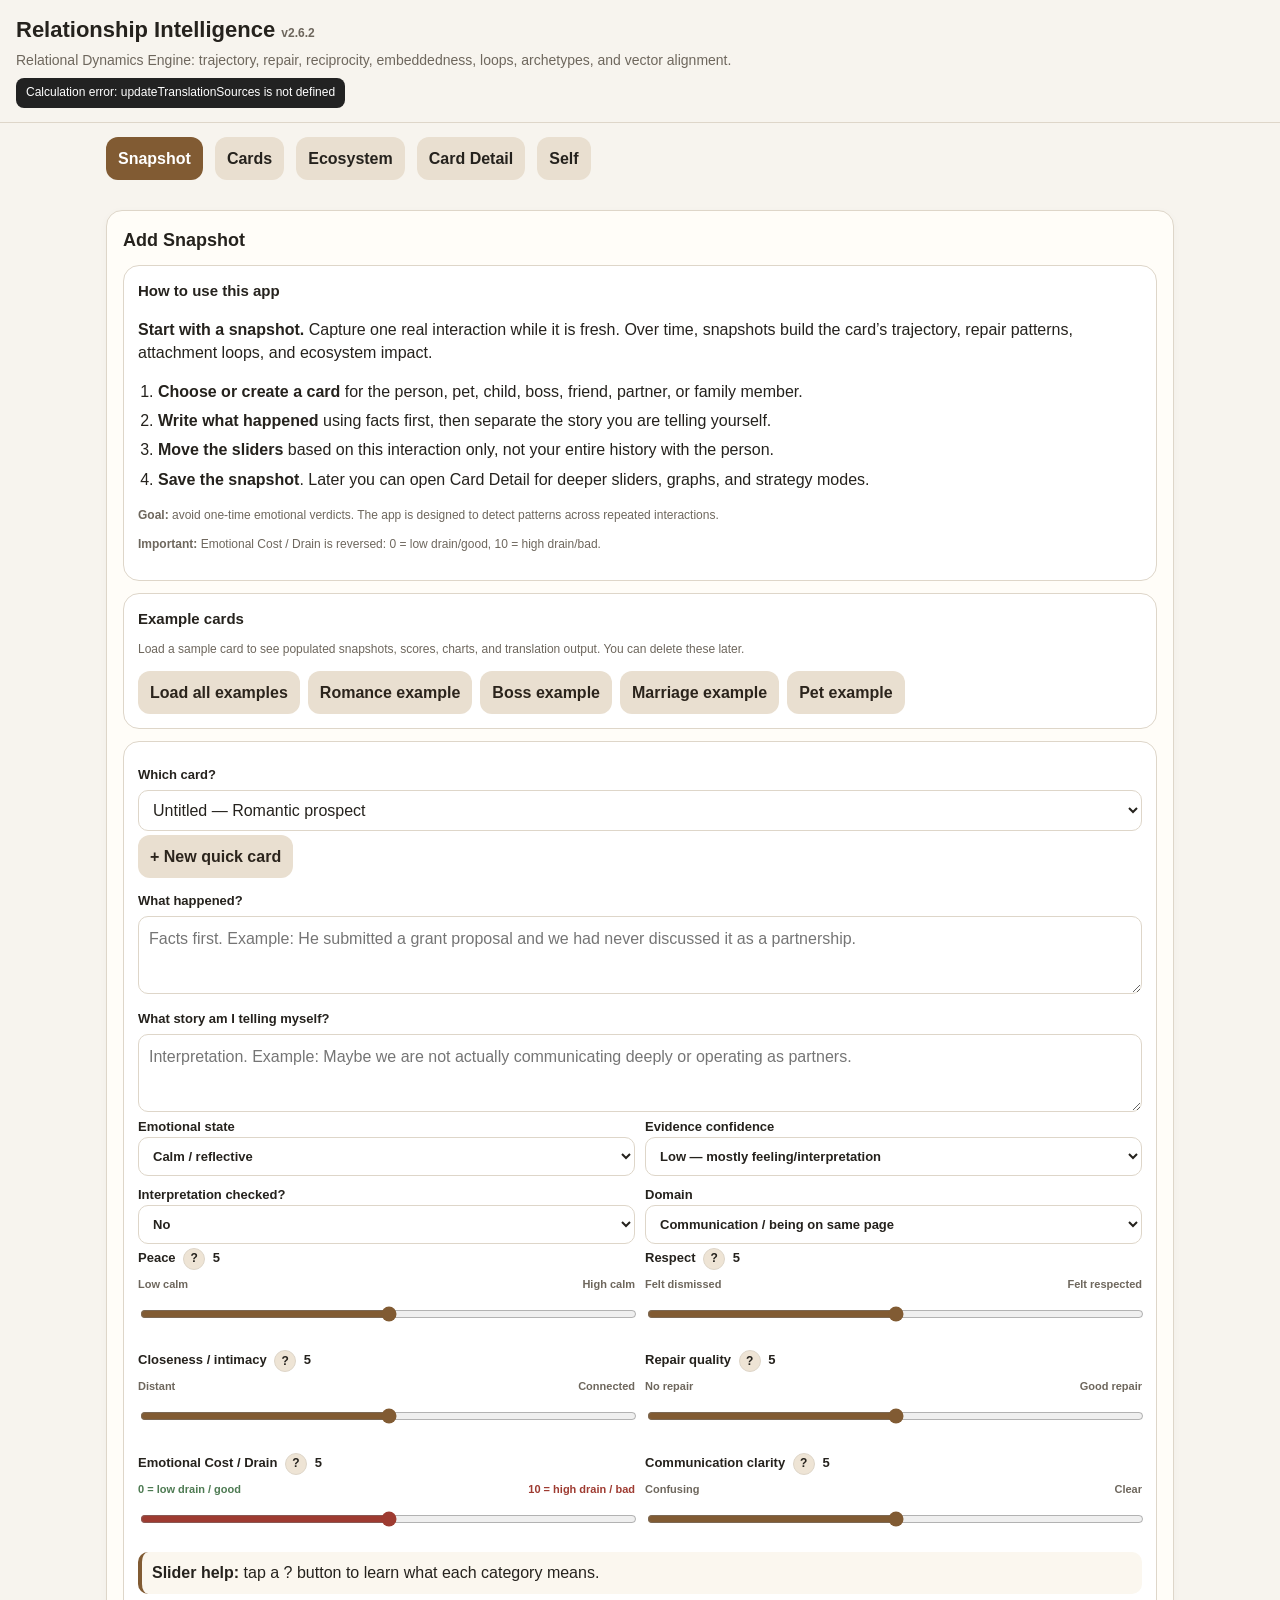
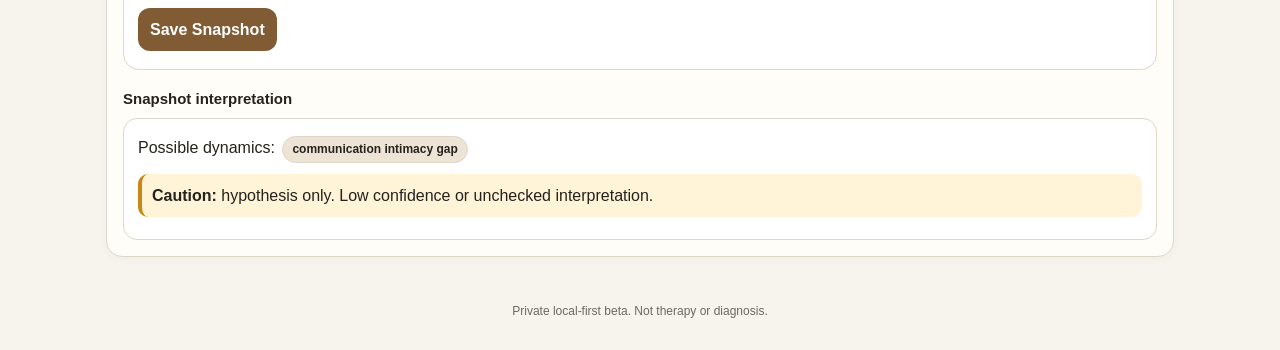
==== relationship-intelligence-pwa/index.html @ 0cd08f44 "Stabilize demo card outputs" ====
<!doctype html><html lang="en"><head>
<meta charset="utf-8"><meta name="viewport" content="width=device-width, initial-scale=1">
<title>Relationship Intelligence v2.6.2</title>
<link rel="manifest" href="manifest.json"><link rel="stylesheet" href="styles.css">
<meta name="theme-color" content="#815b33"></head>
<body>
<header><h1>Relationship Intelligence <span>v2.6.2</span></h1>
<div class="sub">Relational Dynamics Engine: trajectory, repair, reciprocity, embeddedness, loops, archetypes, and vector alignment.</div>
<div id="status">Loading app…</div></header>
<nav class="tabs"><button id="tabSnapshot" class="tab active">Snapshot</button><button id="tabCards" class="tab">Cards</button><button id="tabEcosystem" class="tab">Ecosystem</button><button id="tabPerson" class="tab">Card Detail</button><button id="tabMe" class="tab">Self</button></nav>


<main id="snapshotView" class="single">
<section>
<h2>Add Snapshot</h2>
<div class="appIntro">
<h3>How to use this app</h3>
<p><b>Start with a snapshot.</b> Capture one real interaction while it is fresh. Over time, snapshots build the card’s trajectory, repair patterns, attachment loops, and ecosystem impact.</p>
<ol>
<li><b>Choose or create a card</b> for the person, pet, child, boss, friend, partner, or family member.</li>
<li><b>Write what happened</b> using facts first, then separate the story you are telling yourself.</li>
<li><b>Move the sliders</b> based on this interaction only, not your entire history with the person.</li>
<li><b>Save the snapshot</b>. Later you can open Card Detail for deeper sliders, graphs, and strategy modes.</li>
</ol>
<p class="small"><b>Goal:</b> avoid one-time emotional verdicts. The app is designed to detect patterns across repeated interactions.</p><p class="small"><b>Important:</b> Emotional Cost / Drain is reversed: 0 = low drain/good, 10 = high drain/bad.</p>
</div>

<div id="demoCardsPanelTop" class="demoPanel">
<h3>Example cards</h3>
<p class="small">Load a sample card to see populated snapshots, scores, charts, and translation output. You can delete these later.</p>
<div class="demoButtons">
<button id="loadAllDemoCardsTopBtn" type="button" class="secondary">Load all examples</button>
<button id="loadDemoRomanceTopBtn" type="button" class="secondary">Romance example</button>
<button id="loadDemoWorkTopBtn" type="button" class="secondary">Boss example</button>
<button id="loadDemoMarriageTopBtn" type="button" class="secondary">Marriage example</button>
<button id="loadDemoPetTopBtn" type="button" class="secondary">Pet example</button>
</div>
</div>
<div class="snapshotEntry">
<label>Which card?</label><select id="snapshotCardSelect"></select>
<button id="snapshotNewCardBtn" type="button" class="secondary">+ New quick card</button>
<div id="snapshotNewCardFields" class="hidden">
<label>New card name</label><input id="snapshotNewName" placeholder="Example: Boss, Sarah, Dad, Max">
<label>Category</label><select id="snapshotNewCategory"><option>Romantic</option><option>Situationship</option><option>Dating relationship</option><option>Long-term partner</option><option>Fiancé / Fiancée</option><option>Husband</option><option>Wife</option><option>Co-parent</option><option>Ex-partner</option><option>Friend</option><option>Work</option><option>Family</option><option>Mentor</option><option>Activity / teammate</option><option>Boundary</option><option>Child</option><option>Pet</option><option>Other</option></select>
</div>
<label>What happened?</label><textarea id="snapshotEvent" placeholder="Facts first. Example: He submitted a grant proposal and we had never discussed it as a partnership."></textarea>
<label>What story am I telling myself?</label><textarea id="snapshotStory" placeholder="Interpretation. Example: Maybe we are not actually communicating deeply or operating as partners."></textarea>
<div class="quickGrid">
<label>Emotional state<select id="snapshotEmotion"><option>Calm / reflective</option><option>Activated / angry</option><option>Anxious / uncertain</option><option>Lonely / craving connection</option><option>Excited / idealizing</option><option>Hurt / rejected</option></select></label>
<label>Evidence confidence<select id="snapshotConfidence"><option>Low — mostly feeling/interpretation</option><option>Medium — some observable evidence</option><option>High — repeated observable pattern</option></select></label>
<label>Interpretation checked?<select id="snapshotChecked"><option>No</option><option>Partially</option><option>Yes — I asked/clarified</option></select></label>
<label>Domain<select id="snapshotDomain"><option>Communication / being on same page</option><option>Tasks / chores</option><option>Planning / logistics</option><option>Commitment</option><option>Appreciation / usefulness</option><option>Criticism / correction</option><option>Work / mission bandwidth</option><option>Affection / reassurance</option><option>Money / provision</option><option>Family / roles</option><option>Other</option></select></label>
</div>
<div class="quickGrid">
<label>Peace <button class="helpBtn" type="button" data-help="peace">?</button> <span id="snapPeaceVal">5</span><span class="scaleEnds"><b>Low calm</b><b>High calm</b></span><input id="snapPeace" type="range" min="0" max="10" value="5"></label>
<label>Respect <button class="helpBtn" type="button" data-help="respect">?</button> <span id="snapRespectVal">5</span><span class="scaleEnds"><b>Felt dismissed</b><b>Felt respected</b></span><input id="snapRespect" type="range" min="0" max="10" value="5"></label>
<label>Closeness / intimacy <button class="helpBtn" type="button" data-help="closeness">?</button> <span id="snapClosenessVal">5</span><span class="scaleEnds"><b>Distant</b><b>Connected</b></span><input id="snapCloseness" type="range" min="0" max="10" value="5"></label>
<label>Repair quality <button class="helpBtn" type="button" data-help="repair">?</button> <span id="snapRepairVal">5</span><span class="scaleEnds"><b>No repair</b><b>Good repair</b></span><input id="snapRepair" type="range" min="0" max="10" value="5"></label>
<label>Emotional Cost / Drain <button class="helpBtn" type="button" data-help="cost">?</button> <span id="snapCostVal">5</span><span class="scaleEnds dangerScale"><b>0 = low drain / good</b><b>10 = high drain / bad</b></span><input id="snapCost" class="riskRange" type="range" min="0" max="10" value="5"></label>
<label>Communication clarity <button class="helpBtn" type="button" data-help="clarity">?</button> <span id="snapClarityVal">5</span><span class="scaleEnds"><b>Confusing</b><b>Clear</b></span><input id="snapClarity" type="range" min="0" max="10" value="5"></label>
</div>
<div id="snapshotHelpPanel" class="helpPanel"><b>Slider help:</b> tap a ? button to learn what each category means.</div><button id="saveSnapshotPrimaryBtn" type="button">Save Snapshot</button>
</div>
<h3>Snapshot interpretation</h3><div id="snapshotInterpretation" class="analysisBox">Add a note to generate tags and likely dynamics.</div>
</section>
</main>

<main id="cardsView" class="single hidden">
<section>
<h2>Relationship Cards</h2>
<div class="guide"><b>Use this screen first.</b> Cards are people/dynamics in your life. Use quick updates after emotional events; use Card Detail when you want a deeper audit.</div>
<div class="filterRow">
  <button class="filter active" data-filter="All">All</button>
  <button class="filter" data-filter="Romantic">Romantic</button>
  <button class="filter" data-filter="Friend">Friends</button>
  <button class="filter" data-filter="Work">Work</button>
  <button class="filter" data-filter="Family">Family</button>
  <button class="filter" data-filter="Boundary">Boundaries</button>
</div>

<div class="quickAdd">
<h3>Quick Card</h3>
<div class="guide"><b>Fast entry:</b> use this for people who do not need a full audit yet.</div>
<div class="quickGrid">
<label>Name<input id="quickName" placeholder="Example: Mike"></label>
<label>Category<select id="quickCategory"><option>Romantic</option><option>Situationship</option><option>Dating relationship</option><option>Long-term partner</option><option>Fiancé / Fiancée</option><option>Husband</option><option>Wife</option><option>Co-parent</option><option>Ex-partner</option><option>Friend</option><option>Work</option><option>Family</option><option>Mentor</option><option>Activity / teammate</option><option>Boundary</option><option>Child</option><option>Pet</option><option>Other</option></select></label>
<label>Warmth <span id="qcWarmthVal">5</span><input id="qcWarmth" type="range" min="0" max="10" value="5"></label>
<label>Respect <span id="qcRespectVal">5</span><input id="qcRespect" type="range" min="0" max="10" value="5"></label>
<label>Trust <span id="qcTrustVal">5</span><input id="qcTrust" type="range" min="0" max="10" value="5"></label>
<label>Energy <span id="qcEnergyVal">0</span><input id="qcEnergy" type="range" min="-10" max="10" value="0"></label>
<label>Frequency<select id="quickFrequency"><option>Daily</option><option>Weekly</option><option>Monthly</option><option>Rarely</option></select></label>
<label>Primary nutrient<select id="quickNutrient"><option>Warmth</option><option>Respect</option><option>Appreciation</option><option>Understanding</option><option>Fun</option><option>Mentorship</option><option>Accountability</option><option>Stability</option><option>Shared activity</option><option>Challenge</option></select></label>
</div>
<label>Quick note</label><textarea id="quickCardNote" placeholder="Optional. What does this person add or cost?"></textarea>
<button id="addQuickCardBtn" type="button">+ Add Quick Card</button>
</div>
<div id="cardsGrid" class="cardsGrid"></div>
</section>
</main>

<main id="ecosystemView" class="single hidden">
<section>
<h2>Ecosystem Map</h2>
<div class="guide"><b>Goal:</b> map whether your circle supplies enough warmth, respect, appreciation, understanding, fun, mentorship, stability, accountability, and challenge.</div>
<div id="ecosystemSummary" class="analysisBox"></div>
<h3>Relationship constellation</h3>
<div class="constellationWrap"><canvas id="ecosystemCanvas" width="760" height="520"></canvas></div>
<h3>Relational nutrients</h3>
<div id="nutrientBars" class="nutrientBars"></div>
<h3>Deficiencies and supplement suggestions</h3>
<div id="deficiencyOutput" class="analysisBox"></div>
<h3>Relationship cultivation suggestions</h3>
<div id="cultivationOutput" class="analysisBox"></div>
<h3>Role reinforcement gaps</h3><div id="roleOutput" class="analysisBox"></div>
</section>
</main>
<main class="grid hidden" id="personView">
<aside><h2>Profiles</h2><button id="newBtn">+ New Profile</button><button id="exportBtn" class="secondary">Export Backup</button>
<label class="small">Import Backup</label><input type="file" id="importFile" accept="application/json"><div id="profileList"></div><p class="small">Autosaves in this browser.</p></aside>
<section><h2 id="profileTitle">Profile</h2><div id="avatarCard" class="avatarCard"></div><button id="saveCardBtn" class="secondary" type="button">Save Current Card</button><button id="deleteCardBtn" class="dangerBtn" type="button">Delete This Card</button>
<div class="quickPanel">
<h3>Quick Update</h3>
<div class="guide"><b>State check:</b> Are you updating this while emotionally activated? If yes, save a quick snapshot, but avoid major conclusions until you are calm.</div>
<label>Current emotional state</label>
<select id="emotionalState"><option>Calm / reflective</option><option>Activated / angry</option><option>Anxious / uncertain</option><option>Lonely / craving connection</option><option>Excited / idealizing</option><option>Hurt / rejected</option></select>
<label>Quick event note</label><textarea id="quickNote" placeholder="What happened in one or two sentences?"></textarea><label>Evidence confidence</label><select id="evidenceConfidence"><option>Low — mostly feeling/interpretation</option><option>Medium — some observable evidence</option><option>High — repeated observable pattern</option></select><label>Did I check my interpretation?</label><select id="interpretationChecked"><option>No</option><option>Partially</option><option>Yes — I asked/clarified</option></select>
<div class="quickSliders">
<label>Quick Peace <span id="quickPeaceVal">5</span></label><input id="quickPeace" type="range" min="0" max="10" value="5">
<label>Quick Respect <span id="quickRespectVal">5</span></label><input id="quickRespect" type="range" min="0" max="10" value="5">
<label>Quick Emotional Cost <span id="quickCostVal">5</span></label><input id="quickCost" class="riskRange" type="range" min="0" max="10" value="5">
</div>
<button id="quickSnapshotBtn" type="button">Save Quick Update</button>
</div>
<label>Name / nickname</label><input id="name" placeholder="Example: Lissa"><label>Pronoun / context</label><select id="pronounContext"><option>Neutral / person</option><option>Woman / they</option><option>Man / he</option><option>They / them</option></select>
<label>Relationship type</label><select id="rtype"><option>Romantic prospect</option><option>Situationship / ambiguous romance</option><option>Dating relationship</option><option>Long-term partner</option><option>Fiancé / Fiancée</option><option>Husband</option><option>Wife</option><option>Co-parent</option><option>Ex-partner</option><option>Active dating</option><option>Friend / social connection</option><option>Coworker / professional peer</option><option>Boss / authority figure</option><option>Family / long-term obligation</option><option>Roommate / housemate</option><option>Team / sports / social group</option><option>Mentor</option><option>Boundary (limited / managed contact)</option><option>Child</option><option>Pet</option><option>Unclear / still discerning</option><option>Do not date / boundaries needed</option></select>
<label>Where did you meet?</label><select id="met"><option>Dating app</option><option>Soccer</option><option>Dog park</option><option>Friends introduced us</option><option>Church / faith group</option><option>Work</option><option>Gym / fitness</option><option>Volunteering</option><option>Neighborhood / local community</option><option>Other</option></select>
<label>Desired outcome</label><select id="desiredOutcome"><option>Explore slowly</option><option>Clarify ambiguity</option><option>Grow relationship</option><option>Maintain / deepen partnership</option><option>Prepare for marriage</option><option>Marriage repair / growth</option><option>Stable co-parenting</option><option>Boundary management</option><option>Reduce exposure</option><option>Repair / reconciliation</option><option>Professional cooperation</option><option>Peaceful family coexistence</option><option>Care / nurture / family bond</option><option>Companionship / care / comfort</option><option>Casual friendship</option><option>Deep friendship</option><option>Shared activity only</option><option>Networking / community</option><option>Unsure</option></select>
<label>Occupation / social world notes</label><textarea id="socialNotes" placeholder="Optional. What social world are they in? Who are their close people? What does that group reward?"></textarea>
<label>First impression / context</label><textarea id="impression" placeholder="Write observations, not verdicts."></textarea>
<div class="guide"><b>Slider rule:</b> left is less of the label, right is more. For green signals, right is usually better. For risk signals, right is more concerning.</div>

<h3>Core signal sliders</h3><div id="greenSliders"></div>
<h3>Risk / caution sliders</h3><div id="riskSliders"></div>
<h3>Respect Assessment</h3><div id="respectSliders"></div>
<h3>Category-specific context sliders</h3><div class="guide"><b>Adaptive section:</b> these questions change based on card type and pronoun/context. 0 means the left-side condition; 10 means the right-side condition.</div><div id="socialSliders"></div>

<label>Evidence observed</label><textarea id="evidence" placeholder="Facts only. Example: asked questions; showed up on time; dismissed my opinion; seemed kind to teammates."></textarea>
<label>Interpretation / hypothesis</label><textarea id="interpretation" placeholder="Your read. Example: high attraction but peace is uncertain."></textarea>
<label>What makes you hesitate?</label><textarea id="hesitation" placeholder="Example: I worry about intellectual mismatch, instability, unresolved trauma, or whether I feel fully relaxed around her."></textarea>
<label>Interaction notes</label><textarea id="notes" placeholder="What happened? How did you feel before, during, and after?"></textarea>

<h3>Radar chart</h3><div class="chartWrap"><div><canvas id="radar" width="500" height="500"></canvas><div class="legend"><span class="legendItem"><span class="legendSwatch swatchPerson"></span> This person</span><span class="legendItem"><span class="legendSwatch swatchNeed"></span> Your needs</span></div></div></div>

<div class="metricGrid">
  <div class="bigMetric"><div><div class="metricLabel">Peace Index</div><div id="peaceIndex" class="metricNumber">0</div></div><div id="peacePhrase" class="metricText">Start entering observations.</div></div>
  <div class="bigMetric"><div><div class="metricLabel">Respect Index</div><div id="respectIndex" class="metricNumber">0</div></div><div id="respectPhrase" class="metricText">Start entering observations.</div></div>
</div>

<h3>Peace × Respect Matrix</h3><div id="matrix" class="matrix"></div>
<h3>Interaction timeline</h3>
<div class="guide"><b>How to use:</b> after each meaningful interaction, update the sliders to your current read and click “Add Snapshot.” The overall profile remains editable; snapshots show how Peace, Respect, and Compatibility move over time.</div>
<button id="addSnapshotBtn" type="button">+ Add Snapshot</button>
<div id="timelineChart" class="timelineChart"></div>
<div id="timelineList" class="timelineList"></div>
<h3>Attachment Stability</h3><div id="attachmentOutput" class="analysisBox"></div>
<h3>Admiration Symmetry</h3><div id="admirationOutput" class="analysisBox"></div>
<h3>Ecosystem Integration</h3><div id="integrationOutput" class="analysisBox"></div>
<h3>Marriage / long-term system readout</h3><div id="marriageSystemOutput" class="analysisBox"></div>
<h3>Meaning Translation Analysis</h3>
<div id="translationOutput" class="analysisBox"></div><h3>What this is based on</h3><div id="translationSourcesOutput" class="analysisBox"></div>
<h3>Meaning translation map</h3><div id="translationMapOutput" class="translationMap"></div><div class="translationCanvasWrap hidden"><canvas id="translationCanvas" width="760" height="360"></canvas></div>
<h3>Friction domain heatmap</h3><div id="frictionHeatmap" class="heatmap"></div>
<h3>Repair language suggestions</h3><div id="repairLanguageOutput" class="analysisBox"></div>
<h3>Accuracy & repair check</h3><div id="accuracyOutput" class="analysisBox"></div><h3>Repair-first problem solving</h3><div id="repairPlanOutput" class="analysisBox"></div><h3>Adaptive response mode</h3><div id="responseModeOutput" class="analysisBox"></div><h3>Interaction Strategy</h3><div id="strategyOutput" class="strategyBox"></div>
<h3>Social environment readout</h3><div id="socialReadout" class="analysisBox"></div>
<h3>Personalized compatibility</h3><div class="meter"><div id="meterFill"></div></div><div id="readout" class="readout">Start entering observations.</div>
<h3>Bias / blind spot warnings</h3><div id="biasWarnings"></div>
<h3>AI-style interpretation</h3><div id="aiInterpretation" class="analysisBox"></div>
<h3>Guidance</h3><div id="guidance"></div></section></main>

<main id="meView" class="single hidden"><section><h2>About Me: Relationship Operating System</h2>
<div class="guide"><b>Purpose:</b> this is not a personality test. It tells the app what you need and what mistakes you are likely to make.</div>
<label>Your name / label</label><input id="myName" placeholder="Example: Ryan"><div id="selfLensNote" class="adaptiveNote"></div><label>Primary dating lens</label><select id="myDatingLens"><option>Man evaluating women</option><option>Woman evaluating men</option><option>Neutral / varies</option></select>
<h3>What do I need to thrive?</h3><div id="needSliders"></div>
<h3>Social standards & peer influence</h3><div class="guide"><b>Purpose:</b> track how peer group, comparison environment, and intrasexual competition may shape standards and romantic interpretation.</div><div id="socialStandardsSliders"></div><h3>Current ecosystem deficiencies</h3><div class="guide"><b>Question:</b> what is currently underfed or missing in your ecosystem?</div><div id="deficiencyChecks"></div><h3>Role reinforcement needs</h3><div class="guide"><b>Purpose:</b> these are not “do I want this at all?” questions. Most people want many of them. Use sliders to show which needs most regulate your confidence, safety, or relationship satisfaction. 10 means this need strongly affects how you interpret relationships.</div><div id="roleSliders"></div><h3>Self-sabotage & blind spots</h3><div class="guide"><b>Question:</b> what behaviors quietly destabilize your ecosystem or make relationships harder to maintain?</div><div id="tendencyChecks"></div>
<label>My relationship philosophy</label><textarea id="myPhilosophy" placeholder="Example: I want warmth, respect, attraction, peace, reciprocity, and a partner who helps life feel grounded."></textarea>
<h3>My risk profile</h3><div id="myReadout" class="analysisBox"></div></section></main>
<footer>Private local-first beta. Not therapy or diagnosis.</footer><script src="app.js"></script></body></html>
---- relationship-intelligence-pwa/styles.css ----
*{box-sizing:border-box}:root{--bg:#f7f4ee;--card:#fffdf8;--ink:#25221d;--muted:#6e675d;--line:#ded6c9;--accent:#815b33;--accent2:#eee4d5;--good:#e8f4e8;--warn:#fff3d8;--bad:#fae5e2}
body{margin:0;font-family:-apple-system,BlinkMacSystemFont,"Segoe UI",Roboto,Arial,sans-serif;background:var(--bg);color:var(--ink);line-height:1.45}
header{position:sticky;top:0;z-index:3;background:rgba(247,244,238,.96);border-bottom:1px solid var(--line);padding:14px 16px}
h1{font-size:22px;margin:0 0 4px}h1 span{font-size:12px;color:var(--muted)}.sub{font-size:14px;color:var(--muted)}
#status{font-size:12px;background:#222;color:#fff;padding:6px 10px;border-radius:8px;margin-top:8px;display:inline-block}
.tabs{display:flex;gap:8px;padding:10px 16px;max-width:1100px;margin:0 auto}.tab{background:#e9dfd0;color:#25221d}.tab.active{background:var(--accent);color:white}
main{max-width:1100px;margin:0 auto;padding:16px}.grid{display:grid;grid-template-columns:1fr;gap:14px}.single{display:block}@media(min-width:900px){.grid{grid-template-columns:320px 1fr}.metricGrid{grid-template-columns:1fr 1fr}}
aside,section{background:var(--card);border:1px solid var(--line);border-radius:16px;padding:16px;box-shadow:0 2px 8px rgba(0,0,0,.03)}
h2{font-size:18px;margin:0 0 10px}h3{font-size:15px;margin:18px 0 8px}
label{display:block;font-size:13px;font-weight:650;margin:10px 0 5px}
input,select,textarea{width:100%;font:inherit;border:1px solid var(--line);border-radius:10px;padding:10px;background:#fff;color:var(--ink)}
textarea{min-height:78px;resize:vertical}button{font:inherit;border:0;border-radius:12px;padding:10px 12px;background:var(--accent);color:white;font-weight:700;cursor:pointer;margin:4px 4px 4px 0}
button.secondary{background:#e9dfd0;color:#2b241c}button.profile{display:block;width:100%;text-align:left;background:#fff;color:var(--ink);border:1px solid var(--line);margin:6px 0;padding:10px}
button.profile.active{background:var(--accent2);border-color:var(--accent)}.small{font-size:12px;color:var(--muted)}
.slider{border:1px solid var(--line);border-radius:12px;padding:10px;margin:8px 0;background:#fff}.sliderTop{display:flex;justify-content:space-between;gap:8px}
.bubble{font-weight:800;background:var(--accent2);border-radius:99px;padding:2px 9px}input[type=range]{padding:0;accent-color:var(--accent);height:34px}
.scaleLabels{display:flex;justify-content:space-between;font-size:11px;color:var(--muted);margin-top:2px}.goodSide{font-weight:700}.riskSide{font-weight:700;color:#8d3d34}
.check{display:flex;gap:10px;align-items:flex-start;border:1px solid var(--line);border-radius:12px;background:white;padding:10px;margin:8px 0}.check input{width:auto;margin-top:4px}.check b{display:block}
.guide{background:#fbf7ef;border-left:4px solid var(--accent);padding:10px;border-radius:10px;margin:8px 0}
.chartWrap{background:#fff;border:1px solid var(--line);border-radius:16px;padding:10px;display:flex;justify-content:center;overflow:hidden}canvas{max-width:100%;height:auto}
.metricGrid{display:grid;grid-template-columns:1fr;gap:12px}.bigMetric{display:grid;grid-template-columns:120px 1fr;gap:14px;align-items:center;background:#fff;border:1px solid var(--line);border-radius:16px;padding:14px}
.metricLabel{font-size:12px;color:var(--muted);font-weight:700}.metricNumber{font-size:44px;font-weight:900;color:var(--accent);line-height:1}.metricText{font-size:14px}
.matrix{display:grid;grid-template-columns:1fr 1fr;gap:8px}.quad{border:1px solid var(--line);border-radius:12px;padding:12px;background:#fff;min-height:80px}.quad.active{outline:3px solid var(--accent);background:var(--accent2)}.quad b{display:block}
.meter{height:16px;background:#eee;border-radius:999px;overflow:hidden;border:1px solid var(--line)}#meterFill{height:100%;background:var(--accent);width:0%}
.readout{border-radius:14px;padding:14px;margin-top:10px;background:var(--warn);border:1px solid #e8cf8f}.readout.good{background:var(--good);border-color:#bad7ba}.readout.bad{background:var(--bad);border-color:#e5aaa3}
.analysisBox{background:#fff;border:1px solid var(--line);border-radius:14px;padding:14px}.analysisBox p{margin:0 0 10px}.analysisBox p:last-child{margin-bottom:0}
.warning{background:#fff3d8;border-left:4px solid #c98716;padding:10px;border-radius:10px;margin:8px 0}.dangerWarn{background:#fae5e2;border-left-color:#9e3b31}
.hidden{display:none}footer{padding:30px 16px;color:var(--muted);font-size:12px;text-align:center}
.legend{display:flex;gap:12px;justify-content:center;align-items:center;margin-top:8px;font-size:12px;color:var(--muted);flex-wrap:wrap}
.legendItem{display:flex;gap:5px;align-items:center}.legendSwatch{width:16px;height:10px;border-radius:999px;display:inline-block}
.swatchNeed{background:rgba(90,120,160,.35);border:1px solid #5a78a0}.swatchPerson{background:rgba(129,91,51,.35);border:1px solid #815b33}
.timelineChart{background:#fff;border:1px solid var(--line);border-radius:14px;padding:12px;margin:10px 0;min-height:120px}
.timelineRow{display:grid;grid-template-columns:110px 1fr;gap:10px;align-items:center;margin:8px 0}
.barTrack{height:12px;background:#eee;border-radius:999px;overflow:hidden;border:1px solid var(--line)}
.barPeace,.barRespect,.barCompat{height:100%;background:var(--accent)}
.timelineList{display:grid;gap:8px}.snapshot{background:#fff;border:1px solid var(--line);border-radius:12px;padding:10px}
.snapshot b{display:block}.snapshotMeta{font-size:12px;color:var(--muted)}
.deleteSnap{background:#9e3b31;font-size:12px;padding:6px 8px;margin-top:6px}

.strategyBox{background:#fff;border:1px solid var(--line);border-radius:14px;padding:14px}
.strategyBadge{display:inline-block;background:var(--accent2);border:1px solid var(--line);border-radius:999px;padding:5px 10px;margin:3px;font-size:12px;font-weight:700}
.actionList{margin:8px 0 0 0;padding-left:20px}.actionList li{margin:5px 0}
.typeNote{font-size:12px;color:var(--muted);margin-top:8px}
.avatarCard{display:flex;align-items:center;gap:12px;background:#fff;border:1px solid var(--line);border-radius:14px;padding:12px;margin:10px 0}
.avatarGlyph{width:64px;height:64px;border-radius:18px;display:flex;align-items:center;justify-content:center;font-size:30px;background:var(--accent2);border:1px solid var(--line)}

.filterRow{display:flex;gap:8px;flex-wrap:wrap;margin:12px 0}.filter{background:#e9dfd0;color:#25221d}.filter.active{background:var(--accent);color:#fff}
.cardsGrid{display:grid;grid-template-columns:1fr;gap:12px}@media(min-width:760px){.cardsGrid{grid-template-columns:repeat(2,1fr)}}@media(min-width:1020px){.cardsGrid{grid-template-columns:repeat(3,1fr)}}
.cardTile{background:#fff;border:1px solid var(--line);border-radius:16px;padding:14px;cursor:pointer;box-shadow:0 2px 8px rgba(0,0,0,.03)}
.cardTile:hover{border-color:var(--accent)}.cardTop{display:flex;gap:10px;align-items:center}.cardGlyph{width:46px;height:46px;border-radius:14px;background:var(--accent2);border:1px solid var(--line);display:flex;align-items:center;justify-content:center;font-size:23px}
.cardName{font-weight:800}.cardType{font-size:12px;color:var(--muted)}.miniMetrics{display:grid;grid-template-columns:repeat(3,1fr);gap:6px;margin-top:10px}
.miniMetric{background:#fbf7ef;border-radius:10px;padding:7px;text-align:center}.miniMetric b{display:block;font-size:16px}.miniMetric span{font-size:11px;color:var(--muted)}
.quickPanel{background:#fff;border:1px solid var(--line);border-radius:14px;padding:14px;margin:10px 0}.quickSliders label{font-size:12px;color:var(--muted)}
.emotionWarn{background:#fae5e2;border-left:4px solid #9e3b31;padding:10px;border-radius:10px;margin:8px 0}

/* v1.0 ecosystem mapping */
.quickAdd{background:#fff;border:1px solid var(--line);border-radius:16px;padding:14px;margin:12px 0}
.quickGrid{display:grid;grid-template-columns:1fr;gap:10px}@media(min-width:760px){.quickGrid{grid-template-columns:repeat(2,1fr)}}
.quickGrid label{margin:0}.constellationWrap{background:#fff;border:1px solid var(--line);border-radius:16px;padding:10px;overflow:auto}
#ecosystemCanvas{max-width:100%;height:auto}.nutrientBars{display:grid;gap:9px}
.nutrientRow{display:grid;grid-template-columns:130px 1fr 48px;gap:8px;align-items:center}
.nutrientTrack{height:13px;background:#eee;border:1px solid var(--line);border-radius:999px;overflow:hidden}
.nutrientFill{height:100%;background:var(--accent)}
.ecoPill{display:inline-block;background:var(--accent2);border:1px solid var(--line);border-radius:999px;padding:4px 9px;margin:3px;font-size:12px;font-weight:700}

/* v1.1 dynamic systems */
.dangerBtn{background:#9e3b31;color:#fff;margin:8px 0 12px 0}
.symmetryBars{display:grid;gap:8px}.symmetryRow{display:grid;grid-template-columns:100px 1fr 44px;gap:8px;align-items:center}
.symTrack{height:12px;background:#eee;border:1px solid var(--line);border-radius:999px;overflow:hidden}.symFill{height:100%;background:var(--accent)}
.roleTag{display:inline-block;background:var(--accent2);border:1px solid var(--line);border-radius:999px;padding:4px 9px;margin:3px;font-size:12px;font-weight:700}

/* v1.1.2 chart readability + adaptive risks */
.chartWrap canvas{margin:8px 14px 18px 14px}
.matrix{overflow:visible}.quad{font-size:13px}.quad b{line-height:1.2}
.adaptiveNote{background:#fff;border:1px solid var(--line);border-radius:12px;padding:10px;margin:8px 0}

/* v1.2 ecosystem redesign */
.sectionCard{background:#fff;border:1px solid var(--line);border-radius:16px;padding:14px;margin:14px 0}
.checkGrid{display:grid;grid-template-columns:1fr;gap:8px}@media(min-width:760px){.checkGrid{grid-template-columns:repeat(2,1fr)}}
.checkItem{display:flex;gap:10px;align-items:flex-start;background:#faf8f3;border:1px solid var(--line);border-radius:12px;padding:10px}
.checkItem input{margin-top:4px}
.ecoHeader{font-size:13px;text-transform:uppercase;letter-spacing:.08em;color:#7a7063;margin-bottom:6px}

/* v1.3 relational dynamics */
.trajectoryWrap,.loopWrap{background:#fff;border:1px solid var(--line);border-radius:16px;padding:10px;overflow:auto}
#trajectoryCanvas,#loopCanvas{max-width:100%;height:auto}
.dynamicGrid{display:grid;grid-template-columns:1fr;gap:10px}@media(min-width:800px){.dynamicGrid{grid-template-columns:repeat(2,1fr)}}
.vectorScore{font-size:36px;font-weight:900;color:var(--accent);line-height:1}
.loopBadge{display:inline-block;background:var(--accent2);border:1px solid var(--line);border-radius:999px;padding:5px 10px;margin:3px;font-size:12px;font-weight:700}

/* v1.3.1 Safari checkbox layout fix */
#deficiencyChecks,
#tendencyChecks,
#patternChecks {
  display: block;
  width: 100%;
  clear: both;
  margin: 10px 0 18px 0;
}

#deficiencyChecks .checkGrid,
#tendencyChecks .checkGrid,
#patternChecks .checkGrid {
  display: grid;
  grid-template-columns: 1fr;
  gap: 10px;
  width: 100%;
  align-items: stretch;
}

@media (min-width: 820px) {
  #deficiencyChecks .checkGrid,
  #tendencyChecks .checkGrid,
  #patternChecks .checkGrid {
    grid-template-columns: repeat(2, minmax(0, 1fr));
  }
}

#deficiencyChecks .checkItem,
#tendencyChecks .checkItem,
#patternChecks .checkItem {
  display: grid;
  grid-template-columns: 24px minmax(0, 1fr);
  align-items: start;
  gap: 10px;
  min-height: 44px;
  height: auto;
  line-height: 1.35;
  overflow: visible;
  white-space: normal;
  word-break: normal;
}

#deficiencyChecks .checkItem input,
#tendencyChecks .checkItem input,
#patternChecks .checkItem input {
  width: 18px;
  height: 18px;
  min-width: 18px;
  margin: 2px 0 0 0;
  padding: 0;
  appearance: auto;
  -webkit-appearance: checkbox;
}

#deficiencyChecks .checkItem span,
#tendencyChecks .checkItem span,
#patternChecks .checkItem span {
  display: block;
  min-width: 0;
  overflow: visible;
}

.modeCard{background:#faf8f3;border:1px solid var(--line);border-radius:14px;padding:12px;margin:10px 0}
.modeTitle{font-weight:800;font-size:15px;margin-bottom:6px}
.modeTag{display:inline-block;padding:4px 10px;border-radius:999px;background:var(--accent2);border:1px solid var(--line);font-size:12px;font-weight:700;margin-bottom:8px}

/* v1.5 accuracy and repair-first */
.accuracyBox{border-left:4px solid var(--accent);padding:10px;border-radius:10px;background:#fbf7ef;margin:8px 0}
.repairSteps{margin:8px 0 0 18px}.repairSteps li{margin:6px 0}
.biasWarning{background:#fff3d8;border-left:4px solid #c98716;padding:10px;border-radius:10px;margin:8px 0}

/* v1.6 relational translation engine */
.translationCanvasWrap{background:#fff;border:1px solid var(--line);border-radius:16px;padding:10px;overflow:auto}
#translationCanvas{max-width:100%;height:auto}
.heatmap{display:grid;grid-template-columns:1fr;gap:8px}
@media(min-width:760px){.heatmap{grid-template-columns:repeat(2,1fr)}}
.heatCell{background:#fff;border:1px solid var(--line);border-radius:12px;padding:10px}
.heatTop{display:flex;justify-content:space-between;gap:8px;font-size:13px;font-weight:800}
.heatTrack{height:10px;background:#eee;border:1px solid var(--line);border-radius:999px;overflow:hidden;margin-top:6px}
.heatFill{height:100%;background:var(--accent)}
.translationBadge{display:inline-block;background:var(--accent2);border:1px solid var(--line);border-radius:999px;padding:4px 9px;margin:3px;font-size:12px;font-weight:700}
.languageOption{background:#fbf7ef;border-left:4px solid var(--accent);padding:10px;border-radius:10px;margin:8px 0}

/* v2.0 snapshot-first */
.snapshotEntry{background:#fff;border:1px solid var(--line);border-radius:16px;padding:14px;margin:12px 0}
#snapshotNewCardFields{background:#fbf7ef;border:1px solid var(--line);border-radius:12px;padding:10px;margin:8px 0}
.tagPill{display:inline-block;background:var(--accent2);border:1px solid var(--line);border-radius:999px;padding:4px 9px;margin:3px;font-size:12px;font-weight:700}

/* v2.1 bespoke self architectures */
.lensBadge{display:inline-block;background:var(--accent2);border:1px solid var(--line);border-radius:999px;padding:4px 9px;margin:3px;font-size:12px;font-weight:700}
.adaptiveNote{background:#fff;border:1px solid var(--line);border-radius:12px;padding:10px;margin:8px 0}
.selfModeHeader{font-weight:800;margin:8px 0;color:var(--accent)}

/* v2.2 onboarding and snapshot help */
.appIntro{background:#fff;border:1px solid var(--line);border-radius:16px;padding:14px;margin:12px 0}
.appIntro h3{margin-top:0}.appIntro ol{padding-left:20px}.appIntro li{margin:6px 0}
.helpBtn{display:inline-flex;align-items:center;justify-content:center;width:22px;height:22px;border-radius:999px;padding:0;margin-left:4px;font-size:12px;background:var(--accent2);color:#25221d;border:1px solid var(--line)}
.scaleEnds{display:flex;justify-content:space-between;gap:8px;font-size:11px;color:var(--muted);font-weight:500;margin:3px 0 2px 0}
.scaleEnds b{font-weight:600}
.helpPanel{background:#fbf7ef;border-left:4px solid var(--accent);padding:10px;border-radius:10px;margin:10px 0;line-height:1.35}
.snapshotEntry label{position:relative}

/* v2.3 marriage and long-term relationship systems */
.marriageGrid{display:grid;grid-template-columns:1fr;gap:8px}
@media(min-width:760px){.marriageGrid{grid-template-columns:repeat(2,1fr)}}
.marriageItem{background:#fbf7ef;border:1px solid var(--line);border-radius:12px;padding:10px}
.marriageItem b{display:block;margin-bottom:4px}
.stageBadge{display:inline-block;background:var(--accent2);border:1px solid var(--line);border-radius:999px;padding:4px 9px;margin:3px;font-size:12px;font-weight:700}

/* v2.4 clearer meaning translation map */
.translationMap{display:grid;gap:10px;margin:10px 0}
.flowCard{background:#fff;border:1px solid var(--line);border-radius:14px;padding:12px}
.flowCard b{display:block;margin-bottom:4px}
.flowArrow{text-align:center;color:var(--muted);font-weight:800}
.sourceList{display:grid;gap:8px}
.sourceItem{background:#fbf7ef;border:1px solid var(--line);border-radius:12px;padding:10px}
.sourceItem b{display:block;margin-bottom:4px}
.confidenceLow{border-left:4px solid #c98716}
.confidenceOk{border-left:4px solid var(--accent)}
.inputTable{width:100%;border-collapse:collapse;font-size:13px}
.inputTable td{border-bottom:1px solid var(--line);padding:6px;vertical-align:top}
.inputTable td:first-child{font-weight:700;width:38%}

/* v2.5 clarity patch */
.lensTitle{font-weight:900;margin:4px 0;text-transform:none;letter-spacing:0}
.lensSub{font-size:12px;color:var(--muted);line-height:1.35}
.scaleHelp{font-size:11px;color:var(--muted);margin:2px 0 8px 0}
.helpMini{display:inline-flex;align-items:center;justify-content:center;width:19px;height:19px;border-radius:999px;border:1px solid var(--line);background:var(--accent2);font-size:11px;margin-left:4px}
.scoreNote{font-size:12px;color:var(--muted);line-height:1.35}
.goodScore{border-left:4px solid #4d7a52}
.badScore{border-left:4px solid #9e3b31}
.neutralScore{border-left:4px solid #c98716}

/* v2.5.1 reversed cost slider clarity */
.dangerScale b:first-child{color:#4d7a52}
.dangerScale b:last-child{color:#9e3b31}
input.riskRange{accent-color:#9e3b31}
.reversedNotice{background:#fff3d8;border-left:4px solid #9e3b31;padding:8px;border-radius:10px;margin:6px 0;font-size:12px;color:#4b4035}

/* v2.6 demo/example cards */
.demoPanel{background:#fff;border:1px solid var(--line);border-radius:16px;padding:14px;margin:12px 0}
.demoPanel h3{margin-top:0}
.demoButtons{display:flex;flex-wrap:wrap;gap:8px}
.demoButtons button{margin:0}

/* v2.6.1 visible demo loader */
.demoPanel{background:#fff;border:1px solid var(--line);border-radius:16px;padding:14px;margin:12px 0}
.demoPanel h3{margin-top:0}
.demoButtons{display:flex;flex-wrap:wrap;gap:8px}
.demoButtons button{margin:0}

/* v2.6.2 demo output fallbacks */
.demoReadout{background:#fff;border:1px solid var(--line);border-radius:14px;padding:12px;margin:8px 0}
.miniBars{display:grid;gap:8px;margin-top:8px}
.miniBar{display:grid;grid-template-columns:120px 1fr 40px;gap:8px;align-items:center;font-size:12px}
.miniTrack{height:10px;background:#eee;border-radius:999px;overflow:hidden;border:1px solid var(--line)}
.miniFill{height:100%;background:var(--accent)}
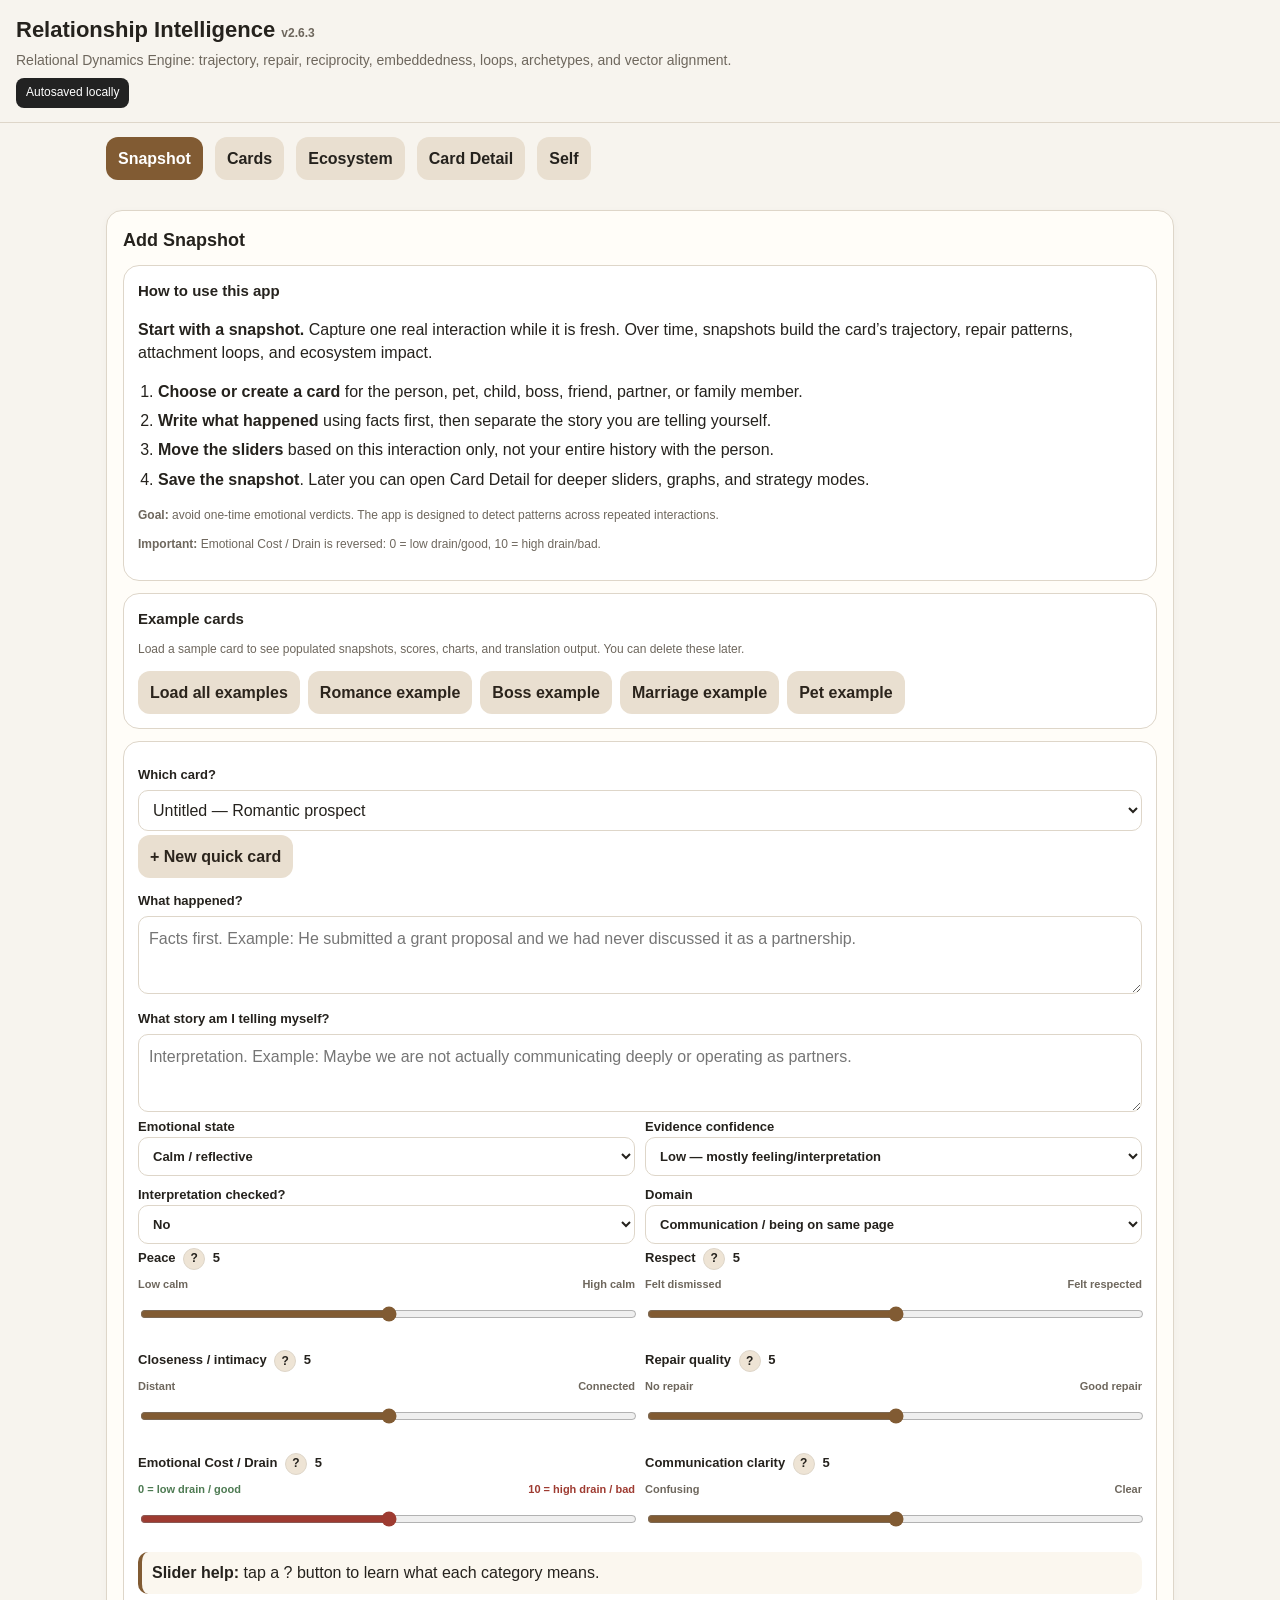
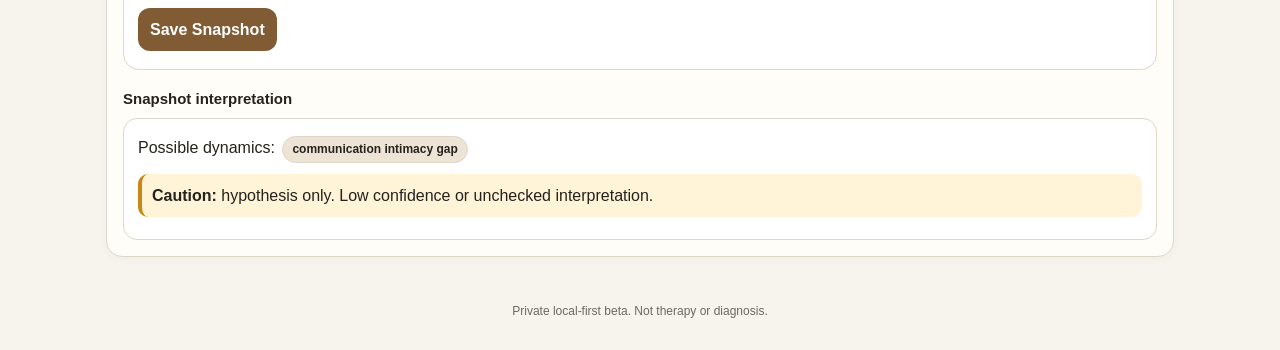
==== commit 77d5e628: "Fix demo navigation and radar rendering" ====
--- a/relationship-intelligence-pwa/index.html
+++ b/relationship-intelligence-pwa/index.html
@@ -1,10 +1,10 @@
 <!doctype html><html lang="en"><head>
 <meta charset="utf-8"><meta name="viewport" content="width=device-width, initial-scale=1">
-<title>Relationship Intelligence v2.6.2</title>
+<title>Relationship Intelligence v2.6.3</title>
 <link rel="manifest" href="manifest.json"><link rel="stylesheet" href="styles.css">
 <meta name="theme-color" content="#815b33"></head>
 <body>
-<header><h1>Relationship Intelligence <span>v2.6.2</span></h1>
+<header><h1>Relationship Intelligence <span>v2.6.3</span></h1>
 <div class="sub">Relational Dynamics Engine: trajectory, repair, reciprocity, embeddedness, loops, archetypes, and vector alignment.</div>
 <div id="status">Loading app…</div></header>
 <nav class="tabs"><button id="tabSnapshot" class="tab active">Snapshot</button><button id="tabCards" class="tab">Cards</button><button id="tabEcosystem" class="tab">Ecosystem</button><button id="tabPerson" class="tab">Card Detail</button><button id="tabMe" class="tab">Self</button></nav>
--- a/relationship-intelligence-pwa/styles.css
+++ b/relationship-intelligence-pwa/styles.css
@@ -246,3 +246,7 @@
 .miniBar{display:grid;grid-template-columns:120px 1fr 40px;gap:8px;align-items:center;font-size:12px}
 .miniTrack{height:10px;background:#eee;border-radius:999px;overflow:hidden;border:1px solid var(--line)}
 .miniFill{height:100%;background:var(--accent)}
+
+/* v2.6.3 hard fixes */
+.detailSwitcher{background:#fff;border:1px solid var(--line);border-radius:12px;padding:10px;margin:8px 0}
+.detailSwitcher label{font-weight:800;margin-bottom:4px}
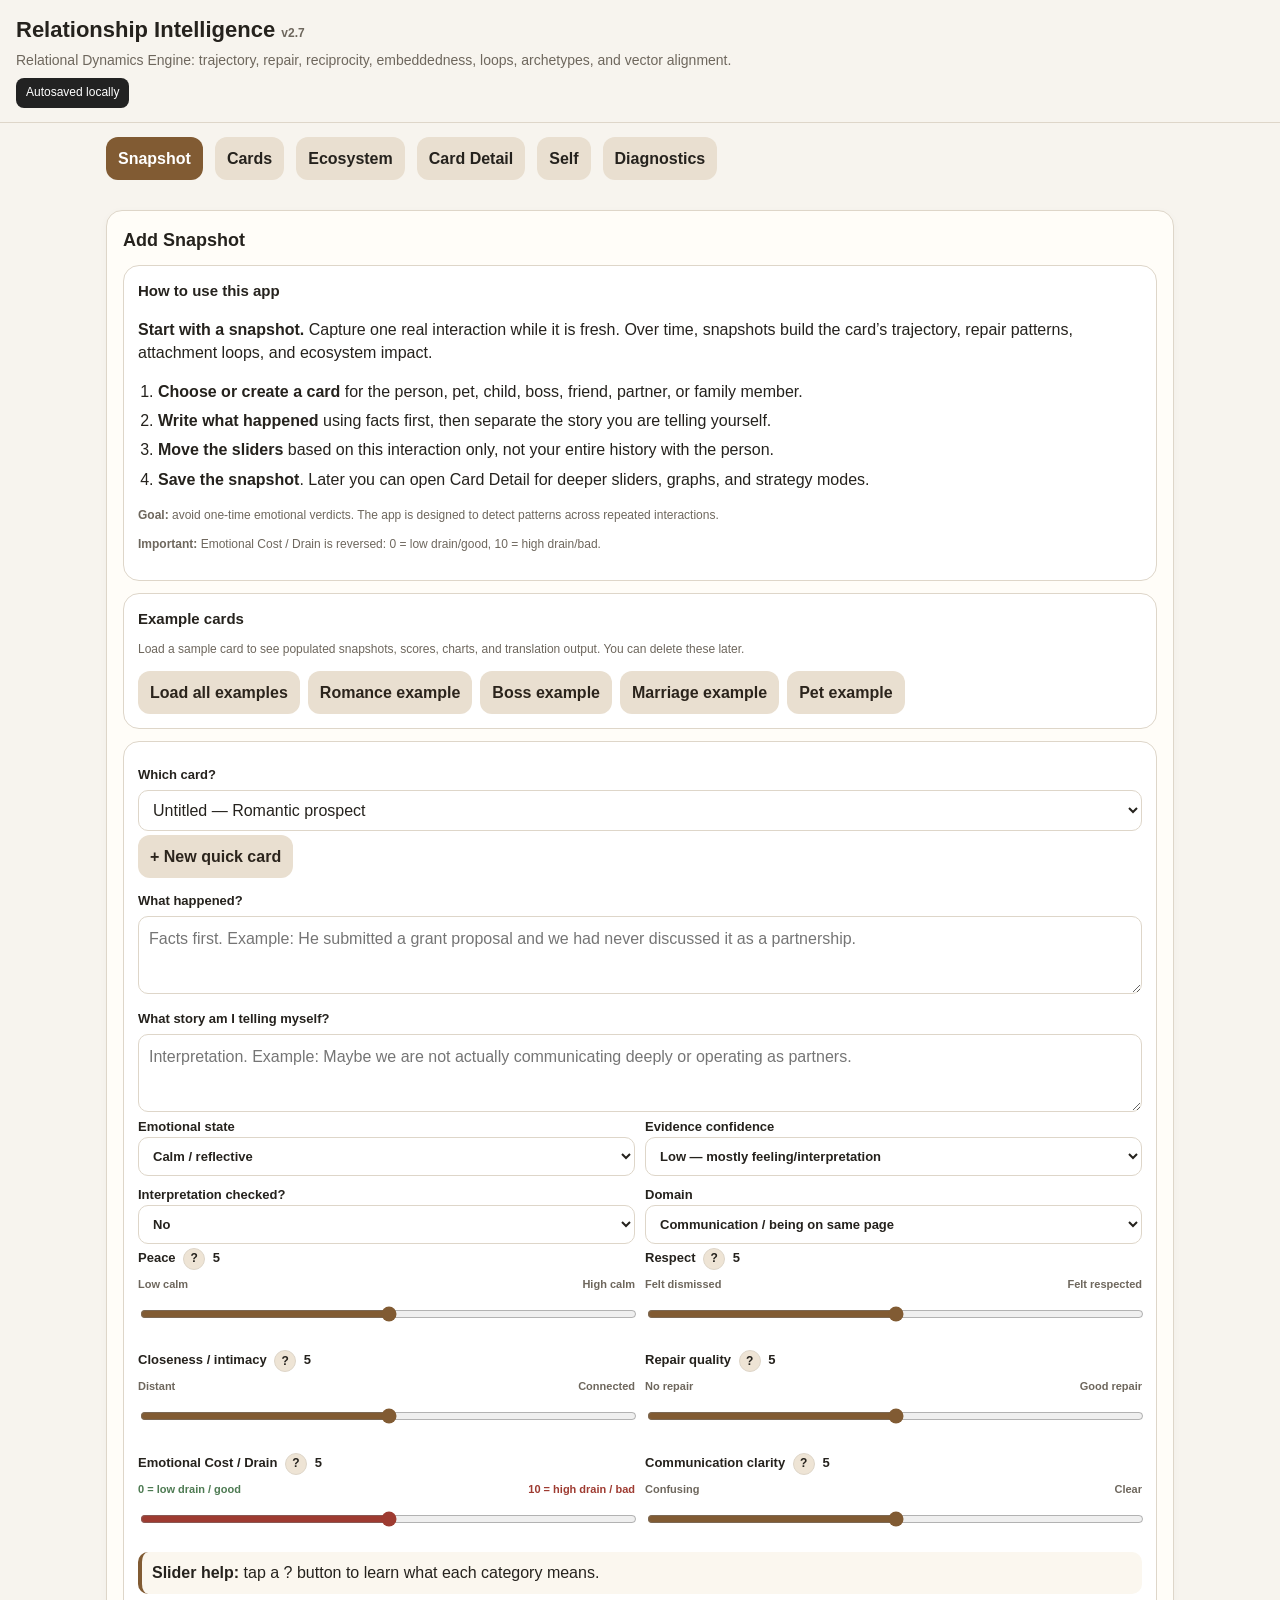
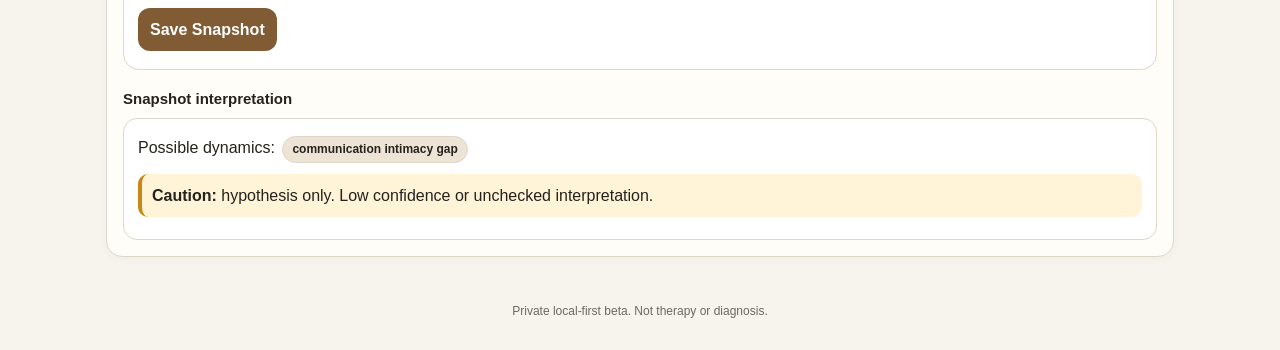
==== commit e3efb1ea: "Add diagnostics and future viability forecast" ====
--- a/relationship-intelligence-pwa/index.html
+++ b/relationship-intelligence-pwa/index.html
@@ -1,13 +1,13 @@
 <!doctype html><html lang="en"><head>
 <meta charset="utf-8"><meta name="viewport" content="width=device-width, initial-scale=1">
-<title>Relationship Intelligence v2.6.3</title>
+<title>Relationship Intelligence v2.7</title>
 <link rel="manifest" href="manifest.json"><link rel="stylesheet" href="styles.css">
 <meta name="theme-color" content="#815b33"></head>
 <body>
-<header><h1>Relationship Intelligence <span>v2.6.3</span></h1>
+<header><h1>Relationship Intelligence <span>v2.7</span></h1>
 <div class="sub">Relational Dynamics Engine: trajectory, repair, reciprocity, embeddedness, loops, archetypes, and vector alignment.</div>
 <div id="status">Loading app…</div></header>
-<nav class="tabs"><button id="tabSnapshot" class="tab active">Snapshot</button><button id="tabCards" class="tab">Cards</button><button id="tabEcosystem" class="tab">Ecosystem</button><button id="tabPerson" class="tab">Card Detail</button><button id="tabMe" class="tab">Self</button></nav>
+<nav class="tabs"><button id="tabSnapshot" class="tab active">Snapshot</button><button id="tabCards" class="tab">Cards</button><button id="tabEcosystem" class="tab">Ecosystem</button><button id="tabPerson" class="tab">Card Detail</button><button id="tabMe" class="tab">Self</button><button id="tabDiagnostics" class="tab">Diagnostics</button></nav>
 
 
 <main id="snapshotView" class="single">
@@ -185,4 +185,18 @@
 <h3>Social standards & peer influence</h3><div class="guide"><b>Purpose:</b> track how peer group, comparison environment, and intrasexual competition may shape standards and romantic interpretation.</div><div id="socialStandardsSliders"></div><h3>Current ecosystem deficiencies</h3><div class="guide"><b>Question:</b> what is currently underfed or missing in your ecosystem?</div><div id="deficiencyChecks"></div><h3>Role reinforcement needs</h3><div class="guide"><b>Purpose:</b> these are not “do I want this at all?” questions. Most people want many of them. Use sliders to show which needs most regulate your confidence, safety, or relationship satisfaction. 10 means this need strongly affects how you interpret relationships.</div><div id="roleSliders"></div><h3>Self-sabotage & blind spots</h3><div class="guide"><b>Question:</b> what behaviors quietly destabilize your ecosystem or make relationships harder to maintain?</div><div id="tendencyChecks"></div>
 <label>My relationship philosophy</label><textarea id="myPhilosophy" placeholder="Example: I want warmth, respect, attraction, peace, reciprocity, and a partner who helps life feel grounded."></textarea>
 <h3>My risk profile</h3><div id="myReadout" class="analysisBox"></div></section></main>
-<footer>Private local-first beta. Not therapy or diagnosis.</footer><script src="app.js"></script></body></html>+<footer>Private local-first beta. Not therapy or diagnosis.</footer>
+<main id="diagnosticsView" class="single hidden">
+<section>
+<h2>Diagnostics</h2>
+<div class="guide"><b>Purpose:</b> check app health, profile consistency, required fields, and chart readiness.</div>
+<div class="demoButtons">
+<button id="runDiagnosticsBtn" type="button">Run diagnostics</button>
+<button id="normalizeProfilesBtn" type="button" class="secondary">Normalize profiles</button>
+<button id="removeEmptyProfilesBtn" type="button" class="secondary">Remove empty untitled cards</button>
+</div>
+<div id="diagnosticsOutput" class="analysisBox">Run diagnostics to check app health.</div>
+</section>
+</main>
+
+<script src="app.js"></script></body></html>
--- a/relationship-intelligence-pwa/styles.css
+++ b/relationship-intelligence-pwa/styles.css
@@ -250,3 +250,10 @@
 /* v2.6.3 hard fixes */
 .detailSwitcher{background:#fff;border:1px solid var(--line);border-radius:12px;padding:10px;margin:8px 0}
 .detailSwitcher label{font-weight:800;margin-bottom:4px}
+
+/* v2.7 diagnostics + future viability */
+.diagnosticPass{border-left:4px solid #4d7a52;background:#f5fbf5;padding:8px;border-radius:10px;margin:6px 0}
+.diagnosticWarn{border-left:4px solid #c98716;background:#fff8e8;padding:8px;border-radius:10px;margin:6px 0}
+.diagnosticFail{border-left:4px solid #9e3b31;background:#fff0ee;padding:8px;border-radius:10px;margin:6px 0}
+.futureScore{background:#fff;border:1px solid var(--line);border-radius:14px;padding:12px;margin:8px 0}
+.futureScore strong{font-size:18px}
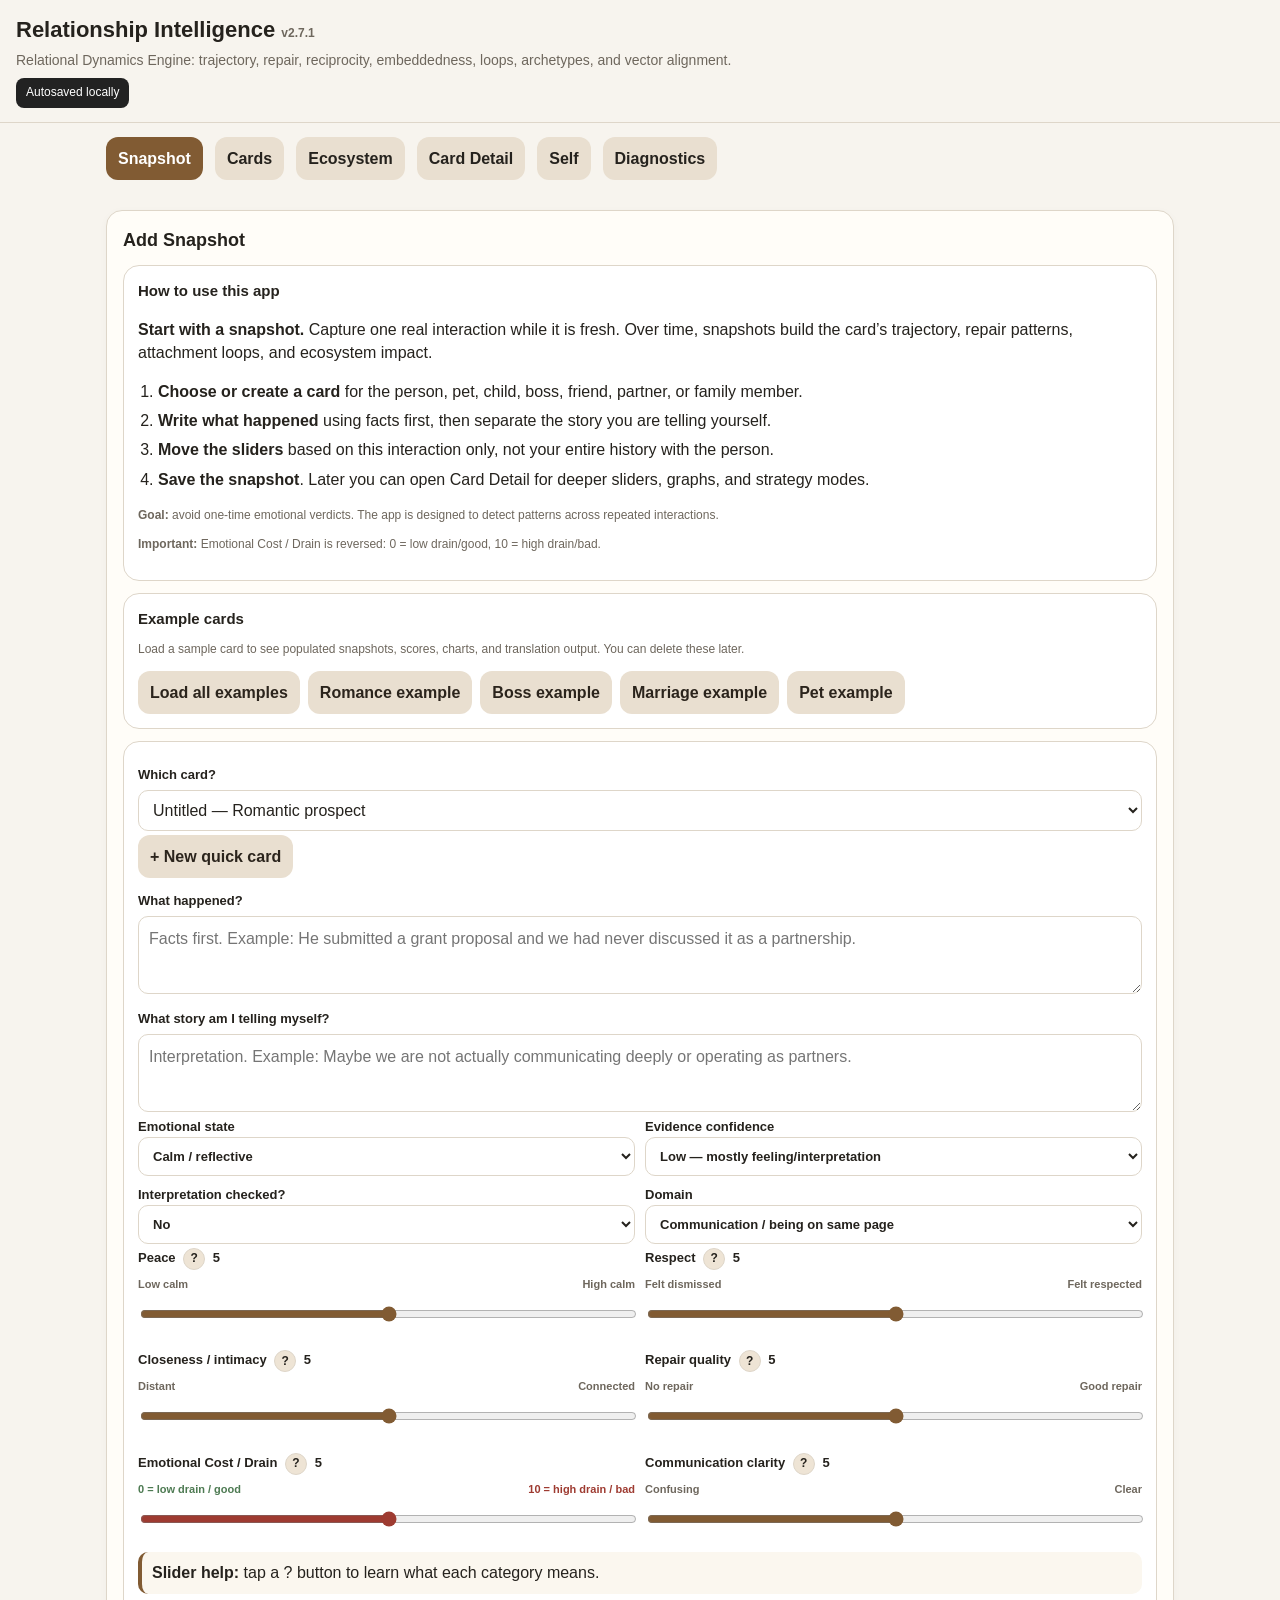
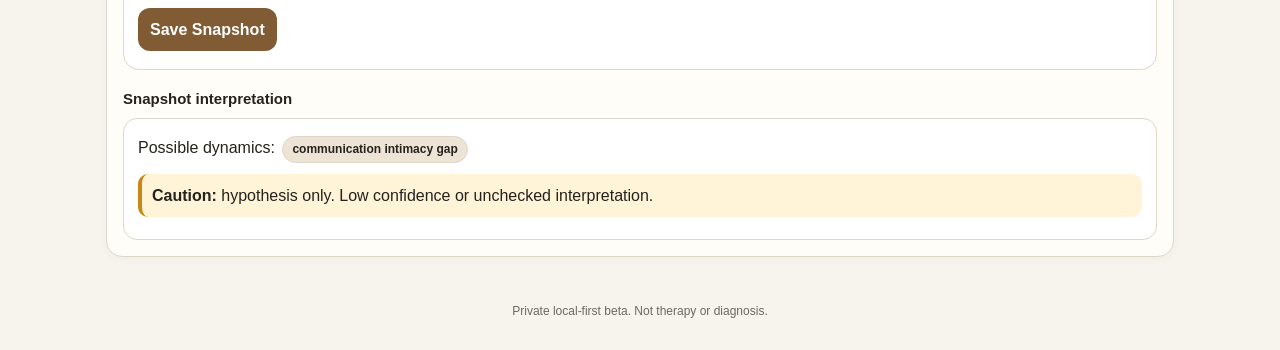
==== commit 738a43e7: "Fix diagnostics and friction heatmap errors" ====
--- a/relationship-intelligence-pwa/index.html
+++ b/relationship-intelligence-pwa/index.html
@@ -1,10 +1,10 @@
 <!doctype html><html lang="en"><head>
 <meta charset="utf-8"><meta name="viewport" content="width=device-width, initial-scale=1">
-<title>Relationship Intelligence v2.7</title>
+<title>Relationship Intelligence v2.7.1</title>
 <link rel="manifest" href="manifest.json"><link rel="stylesheet" href="styles.css">
 <meta name="theme-color" content="#815b33"></head>
 <body>
-<header><h1>Relationship Intelligence <span>v2.7</span></h1>
+<header><h1>Relationship Intelligence <span>v2.7.1</span></h1>
 <div class="sub">Relational Dynamics Engine: trajectory, repair, reciprocity, embeddedness, loops, archetypes, and vector alignment.</div>
 <div id="status">Loading app…</div></header>
 <nav class="tabs"><button id="tabSnapshot" class="tab active">Snapshot</button><button id="tabCards" class="tab">Cards</button><button id="tabEcosystem" class="tab">Ecosystem</button><button id="tabPerson" class="tab">Card Detail</button><button id="tabMe" class="tab">Self</button><button id="tabDiagnostics" class="tab">Diagnostics</button></nav>
--- a/relationship-intelligence-pwa/styles.css
+++ b/relationship-intelligence-pwa/styles.css
@@ -257,3 +257,6 @@
 .diagnosticFail{border-left:4px solid #9e3b31;background:#fff0ee;padding:8px;border-radius:10px;margin:6px 0}
 .futureScore{background:#fff;border:1px solid var(--line);border-radius:14px;padding:12px;margin:8px 0}
 .futureScore strong{font-size:18px}
+
+/* v2.7.1 hard error fixes */
+.diagnosticsVisible{display:block!important}
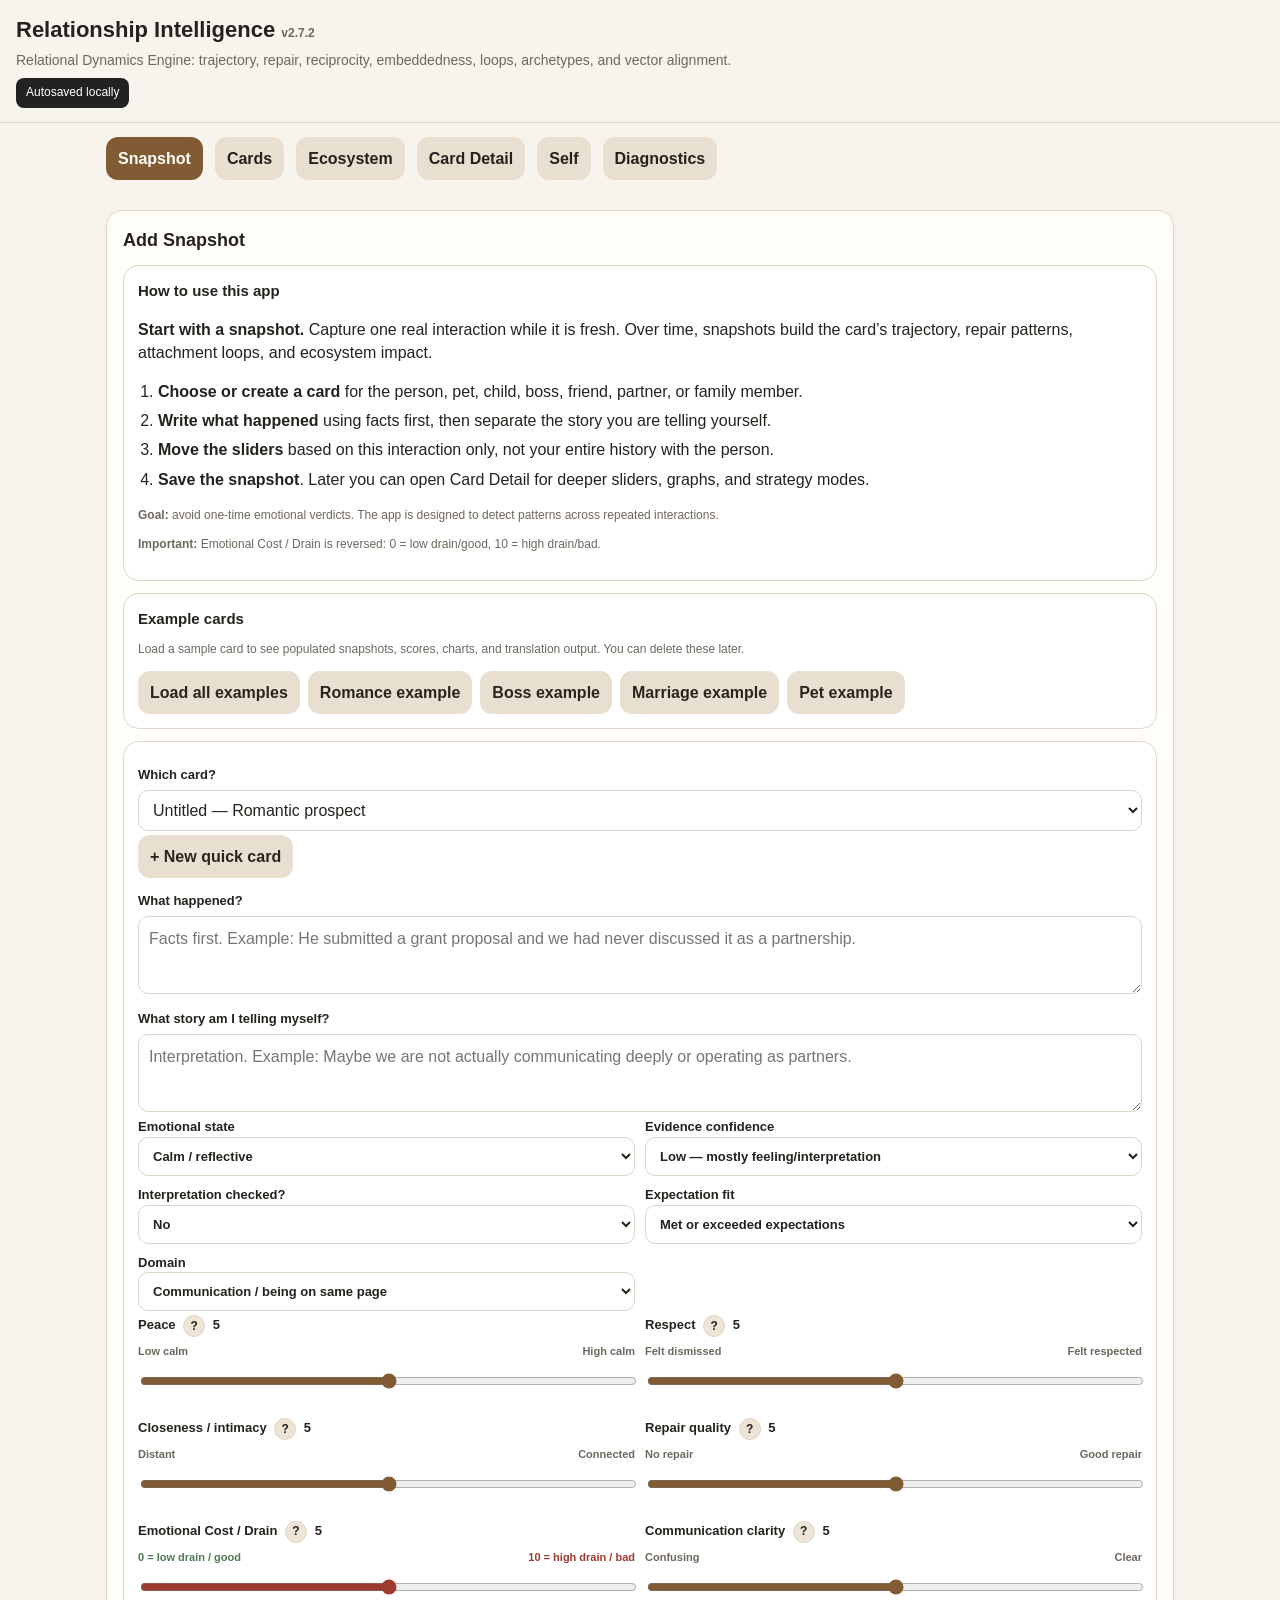
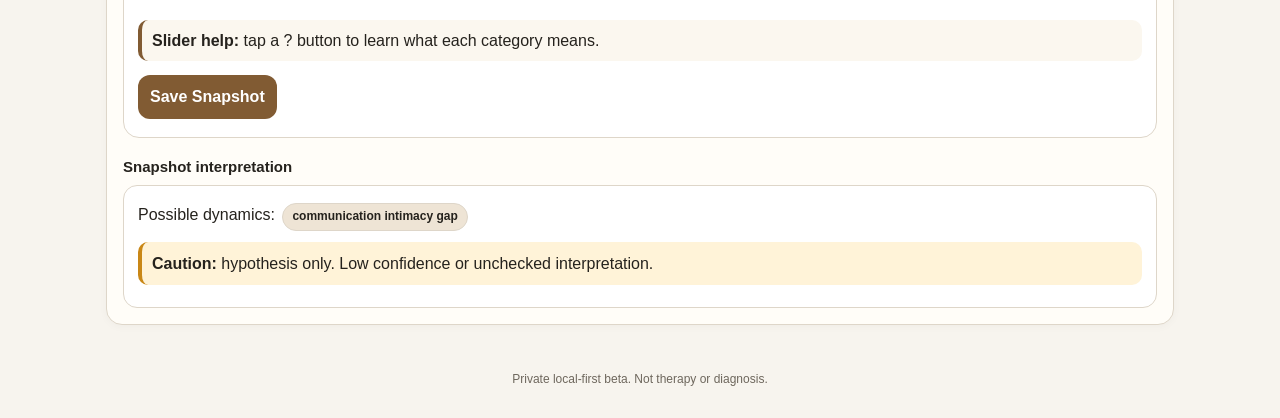
==== commit c729f935: "Add peace respect trajectory and expectation tracking" ====
--- a/relationship-intelligence-pwa/index.html
+++ b/relationship-intelligence-pwa/index.html
@@ -1,10 +1,10 @@
 <!doctype html><html lang="en"><head>
 <meta charset="utf-8"><meta name="viewport" content="width=device-width, initial-scale=1">
-<title>Relationship Intelligence v2.7.1</title>
+<title>Relationship Intelligence v2.7.2</title>
 <link rel="manifest" href="manifest.json"><link rel="stylesheet" href="styles.css">
 <meta name="theme-color" content="#815b33"></head>
 <body>
-<header><h1>Relationship Intelligence <span>v2.7.1</span></h1>
+<header><h1>Relationship Intelligence <span>v2.7.2</span></h1>
 <div class="sub">Relational Dynamics Engine: trajectory, repair, reciprocity, embeddedness, loops, archetypes, and vector alignment.</div>
 <div id="status">Loading app…</div></header>
 <nav class="tabs"><button id="tabSnapshot" class="tab active">Snapshot</button><button id="tabCards" class="tab">Cards</button><button id="tabEcosystem" class="tab">Ecosystem</button><button id="tabPerson" class="tab">Card Detail</button><button id="tabMe" class="tab">Self</button><button id="tabDiagnostics" class="tab">Diagnostics</button></nav>
@@ -49,7 +49,7 @@
 <label>Emotional state<select id="snapshotEmotion"><option>Calm / reflective</option><option>Activated / angry</option><option>Anxious / uncertain</option><option>Lonely / craving connection</option><option>Excited / idealizing</option><option>Hurt / rejected</option></select></label>
 <label>Evidence confidence<select id="snapshotConfidence"><option>Low — mostly feeling/interpretation</option><option>Medium — some observable evidence</option><option>High — repeated observable pattern</option></select></label>
 <label>Interpretation checked?<select id="snapshotChecked"><option>No</option><option>Partially</option><option>Yes — I asked/clarified</option></select></label>
-<label>Domain<select id="snapshotDomain"><option>Communication / being on same page</option><option>Tasks / chores</option><option>Planning / logistics</option><option>Commitment</option><option>Appreciation / usefulness</option><option>Criticism / correction</option><option>Work / mission bandwidth</option><option>Affection / reassurance</option><option>Money / provision</option><option>Family / roles</option><option>Other</option></select></label>
+<label>Expectation fit<select id="snapshotExpectation"><option>Met or exceeded expectations</option><option>Mostly met expectations</option><option>Mixed / unclear expectations</option><option>Fell short of expectations</option><option>Major expectation violation</option></select></label><label>Domain<select id="snapshotDomain"><option>Communication / being on same page</option><option>Tasks / chores</option><option>Planning / logistics</option><option>Commitment</option><option>Appreciation / usefulness</option><option>Criticism / correction</option><option>Work / mission bandwidth</option><option>Affection / reassurance</option><option>Money / provision</option><option>Family / roles</option><option>Other</option></select></label>
 </div>
 <div class="quickGrid">
 <label>Peace <button class="helpBtn" type="button" data-help="peace">?</button> <span id="snapPeaceVal">5</span><span class="scaleEnds"><b>Low calm</b><b>High calm</b></span><input id="snapPeace" type="range" min="0" max="10" value="5"></label>
--- a/relationship-intelligence-pwa/styles.css
+++ b/relationship-intelligence-pwa/styles.css
@@ -260,3 +260,8 @@
 
 /* v2.7.1 hard error fixes */
 .diagnosticsVisible{display:block!important}
+
+/* v2.7.2 trajectory + expectation tracking */
+.trajectoryTools{display:flex;gap:8px;flex-wrap:wrap;margin:8px 0}
+.expectationBadge{display:inline-block;background:var(--accent2);border:1px solid var(--line);border-radius:999px;padding:3px 8px;margin:2px;font-size:12px;font-weight:700}
+.eventCallout{background:#fff;border:1px solid var(--line);border-left:4px solid var(--accent);border-radius:12px;padding:10px;margin:8px 0}
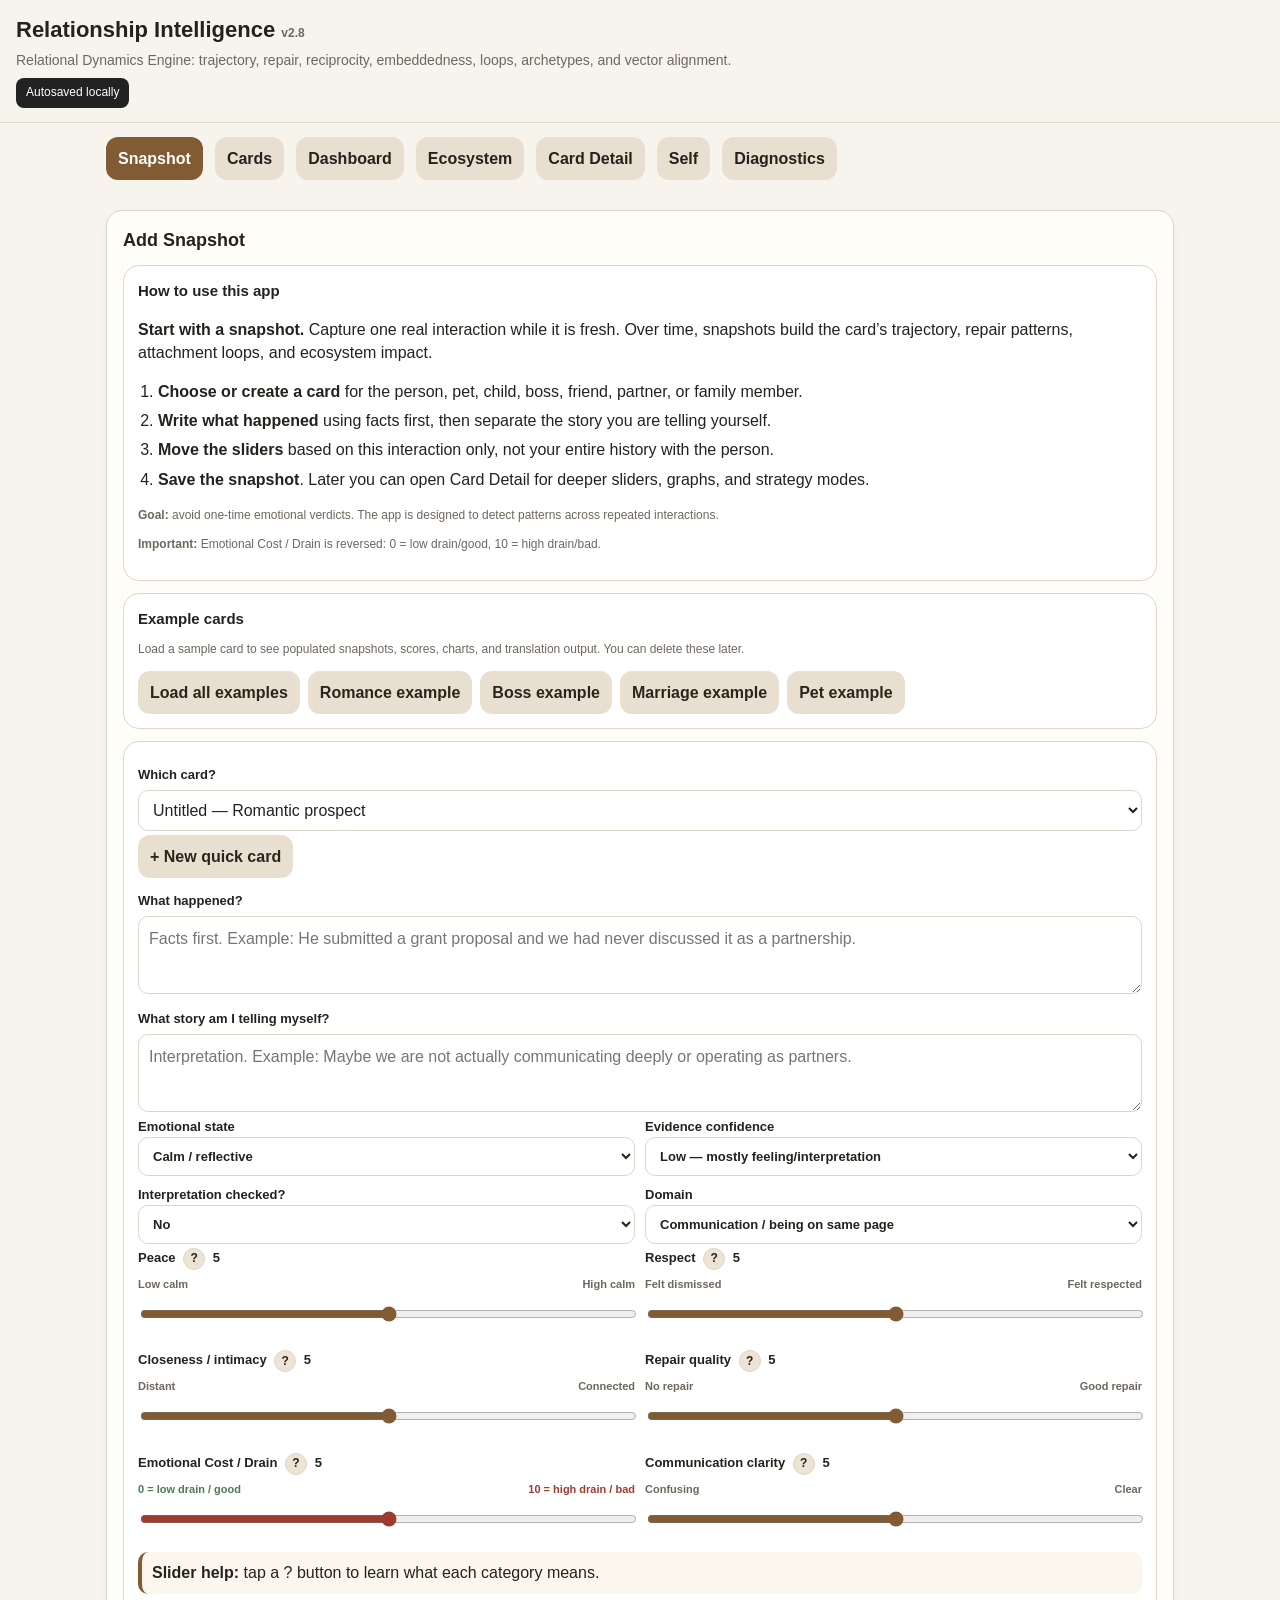
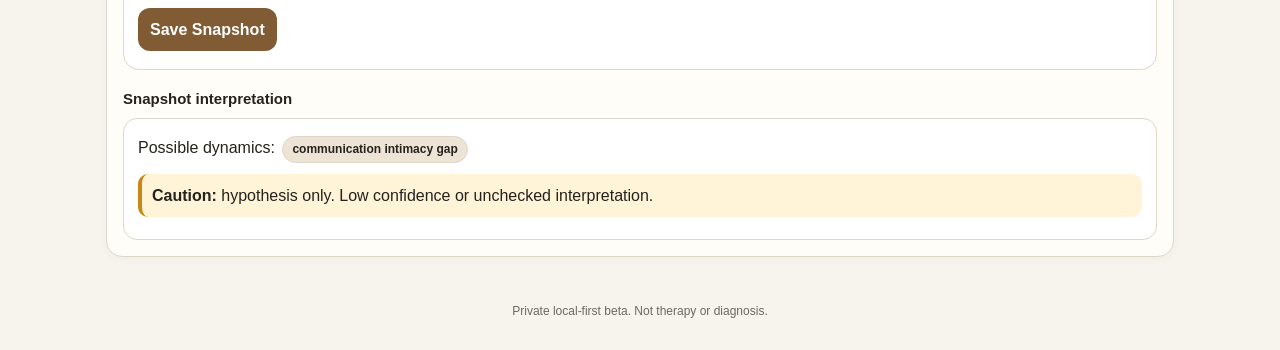
==== commit c31d74c6: "Add dashboard outputs page" ====
--- a/relationship-intelligence-pwa/index.html
+++ b/relationship-intelligence-pwa/index.html
@@ -1,13 +1,13 @@
 <!doctype html><html lang="en"><head>
 <meta charset="utf-8"><meta name="viewport" content="width=device-width, initial-scale=1">
-<title>Relationship Intelligence v2.7.2</title>
+<title>Relationship Intelligence v2.8</title>
 <link rel="manifest" href="manifest.json"><link rel="stylesheet" href="styles.css">
 <meta name="theme-color" content="#815b33"></head>
 <body>
-<header><h1>Relationship Intelligence <span>v2.7.2</span></h1>
+<header><h1>Relationship Intelligence <span>v2.8</span></h1>
 <div class="sub">Relational Dynamics Engine: trajectory, repair, reciprocity, embeddedness, loops, archetypes, and vector alignment.</div>
 <div id="status">Loading app…</div></header>
-<nav class="tabs"><button id="tabSnapshot" class="tab active">Snapshot</button><button id="tabCards" class="tab">Cards</button><button id="tabEcosystem" class="tab">Ecosystem</button><button id="tabPerson" class="tab">Card Detail</button><button id="tabMe" class="tab">Self</button><button id="tabDiagnostics" class="tab">Diagnostics</button></nav>
+<nav class="tabs"><button id="tabSnapshot" class="tab active">Snapshot</button><button id="tabCards" class="tab">Cards</button><button id="tabDashboard" class="tab">Dashboard</button><button id="tabEcosystem" class="tab">Ecosystem</button><button id="tabPerson" class="tab">Card Detail</button><button id="tabMe" class="tab">Self</button><button id="tabDiagnostics" class="tab">Diagnostics</button></nav>
 
 
 <main id="snapshotView" class="single">
@@ -49,7 +49,7 @@
 <label>Emotional state<select id="snapshotEmotion"><option>Calm / reflective</option><option>Activated / angry</option><option>Anxious / uncertain</option><option>Lonely / craving connection</option><option>Excited / idealizing</option><option>Hurt / rejected</option></select></label>
 <label>Evidence confidence<select id="snapshotConfidence"><option>Low — mostly feeling/interpretation</option><option>Medium — some observable evidence</option><option>High — repeated observable pattern</option></select></label>
 <label>Interpretation checked?<select id="snapshotChecked"><option>No</option><option>Partially</option><option>Yes — I asked/clarified</option></select></label>
-<label>Expectation fit<select id="snapshotExpectation"><option>Met or exceeded expectations</option><option>Mostly met expectations</option><option>Mixed / unclear expectations</option><option>Fell short of expectations</option><option>Major expectation violation</option></select></label><label>Domain<select id="snapshotDomain"><option>Communication / being on same page</option><option>Tasks / chores</option><option>Planning / logistics</option><option>Commitment</option><option>Appreciation / usefulness</option><option>Criticism / correction</option><option>Work / mission bandwidth</option><option>Affection / reassurance</option><option>Money / provision</option><option>Family / roles</option><option>Other</option></select></label>
+<label>Domain<select id="snapshotDomain"><option>Communication / being on same page</option><option>Tasks / chores</option><option>Planning / logistics</option><option>Commitment</option><option>Appreciation / usefulness</option><option>Criticism / correction</option><option>Work / mission bandwidth</option><option>Affection / reassurance</option><option>Money / provision</option><option>Family / roles</option><option>Other</option></select></label>
 </div>
 <div class="quickGrid">
 <label>Peace <button class="helpBtn" type="button" data-help="peace">?</button> <span id="snapPeaceVal">5</span><span class="scaleEnds"><b>Low calm</b><b>High calm</b></span><input id="snapPeace" type="range" min="0" max="10" value="5"></label>
@@ -199,4 +199,22 @@
 </section>
 </main>
 
+
+<main id="dashboardView" class="single hidden">
+<section>
+<h2>Dashboard / Outputs</h2>
+<div class="guide"><b>Purpose:</b> view the graphs, charts, matrices, trend interpretations, and source summary for the selected card without scrolling through every input section.</div>
+<div class="detailSwitcher"><label>Dashboard card</label><select id="dashboardProfileSelect"></select></div>
+<div id="dashboardSourceSummary" class="analysisBox"></div>
+<h3>Core scores</h3><div id="dashboardScoreCards" class="dashboardGrid"></div>
+<h3>Radar summary</h3><div class="trajectoryWrap"><canvas id="dashboardRadarCanvas" width="760" height="380"></canvas></div>
+<h3>Peace × Respect trajectory</h3><div class="trajectoryWrap"><canvas id="dashboardPeaceRespectCanvas" width="760" height="420"></canvas></div>
+<div id="dashboardTrajectorySummary" class="analysisBox"></div>
+<h3>Peace × Respect matrix</h3><div id="dashboardMatrix" class="matrixGrid"></div>
+<h3>Future viability</h3><div id="dashboardFutureSummary" class="analysisBox"></div>
+<h3>Meaning translation summary</h3><div id="dashboardTranslationSummary" class="analysisBox"></div>
+<h3>Repair / response recommendations</h3><div id="dashboardResponseSummary" class="analysisBox"></div>
+</section>
+</main>
+
 <script src="app.js"></script></body></html>
--- a/relationship-intelligence-pwa/styles.css
+++ b/relationship-intelligence-pwa/styles.css
@@ -261,7 +261,13 @@
 /* v2.7.1 hard error fixes */
 .diagnosticsVisible{display:block!important}
 
-/* v2.7.2 trajectory + expectation tracking */
-.trajectoryTools{display:flex;gap:8px;flex-wrap:wrap;margin:8px 0}
-.expectationBadge{display:inline-block;background:var(--accent2);border:1px solid var(--line);border-radius:999px;padding:3px 8px;margin:2px;font-size:12px;font-weight:700}
-.eventCallout{background:#fff;border:1px solid var(--line);border-left:4px solid var(--accent);border-radius:12px;padding:10px;margin:8px 0}
+/* v2.8 dashboard / outputs page */
+.dashboardGrid{display:grid;grid-template-columns:repeat(auto-fit,minmax(170px,1fr));gap:10px;margin:10px 0}
+.scoreCardMini{background:#fff;border:1px solid var(--line);border-radius:14px;padding:12px}
+.scoreCardMini b{display:block;font-size:12px;color:var(--muted);margin-bottom:4px}
+.scoreCardMini strong{font-size:30px;color:var(--accent)}
+.topOutputSummary{background:#fff;border:1px solid var(--line);border-radius:16px;padding:12px;margin:10px 0}
+.topOutputSummary .summaryPills{display:flex;flex-wrap:wrap;gap:6px;margin-top:8px}
+.summaryPill{display:inline-block;background:var(--accent2);border:1px solid var(--line);border-radius:999px;padding:4px 9px;font-size:12px;font-weight:700}
+.sourceMini{font-size:13px;line-height:1.4}
+.sourceMini ul{margin:6px 0 0 18px;padding:0}
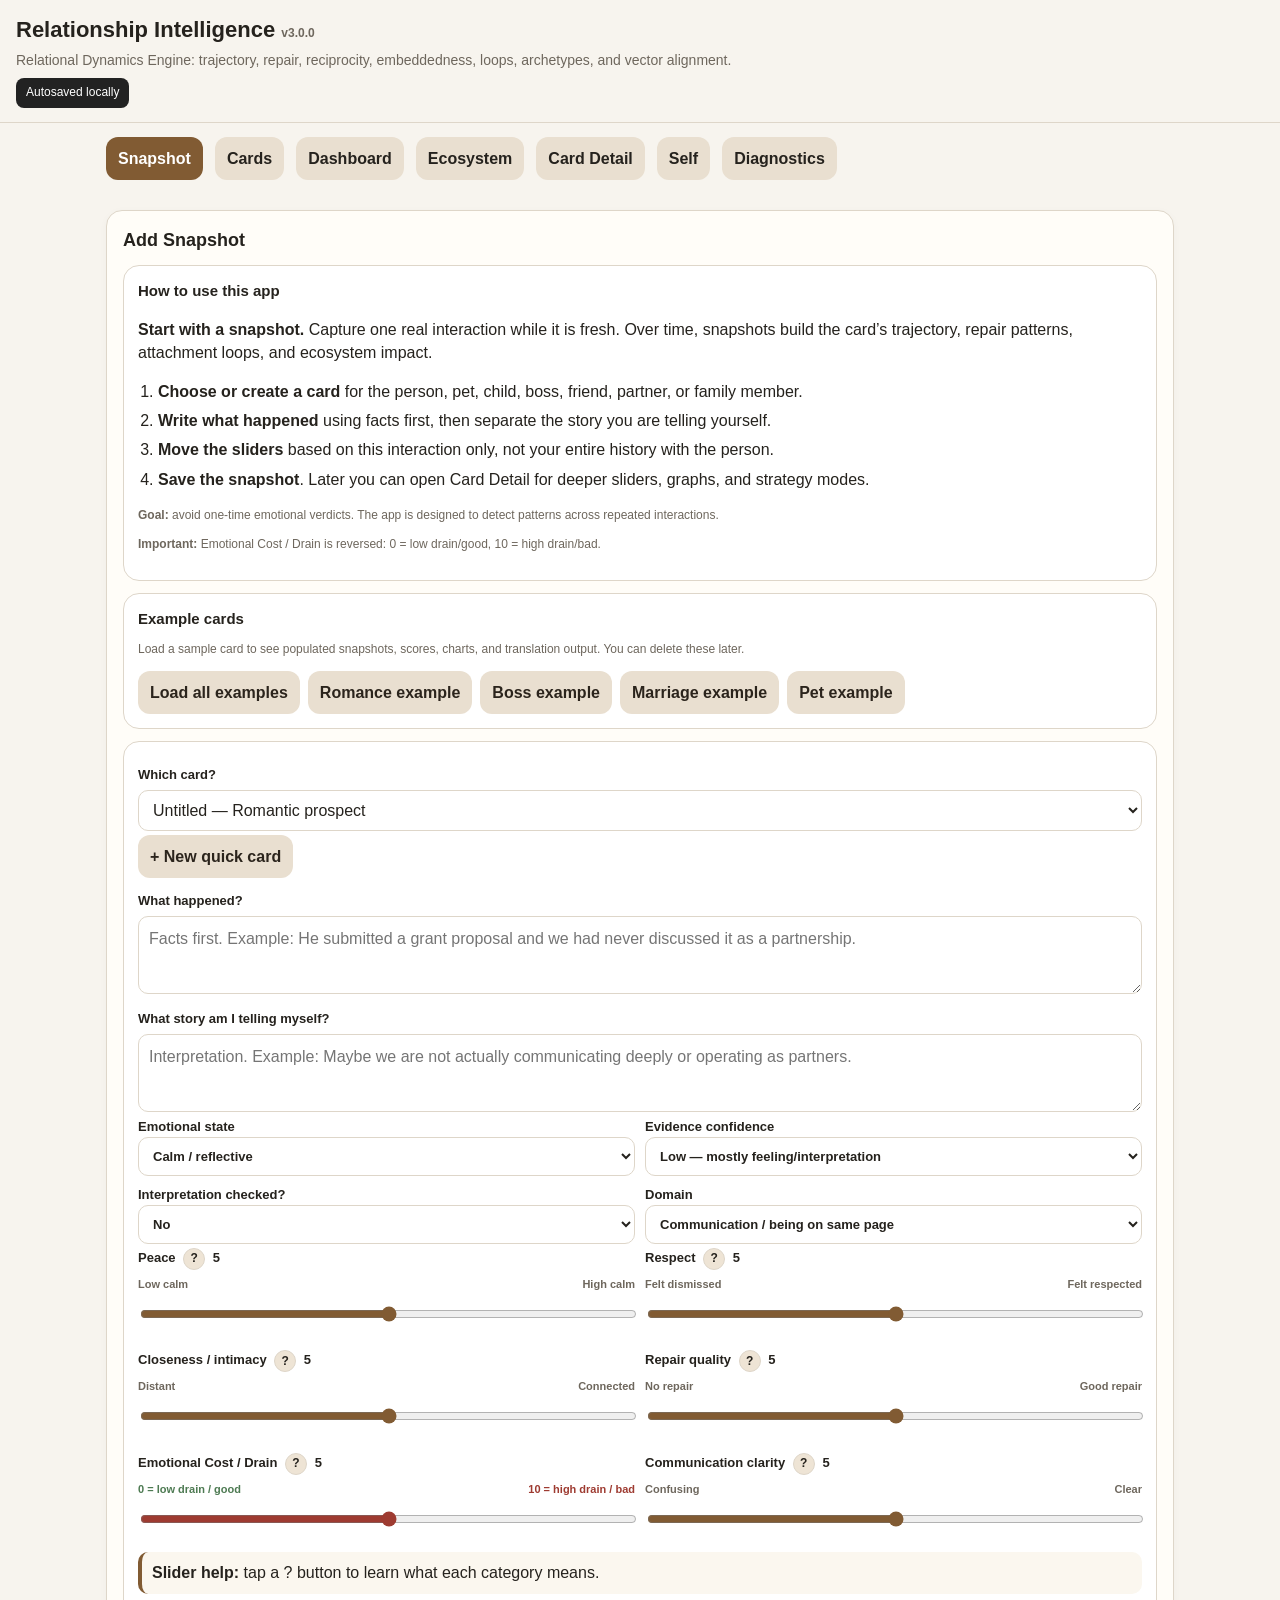
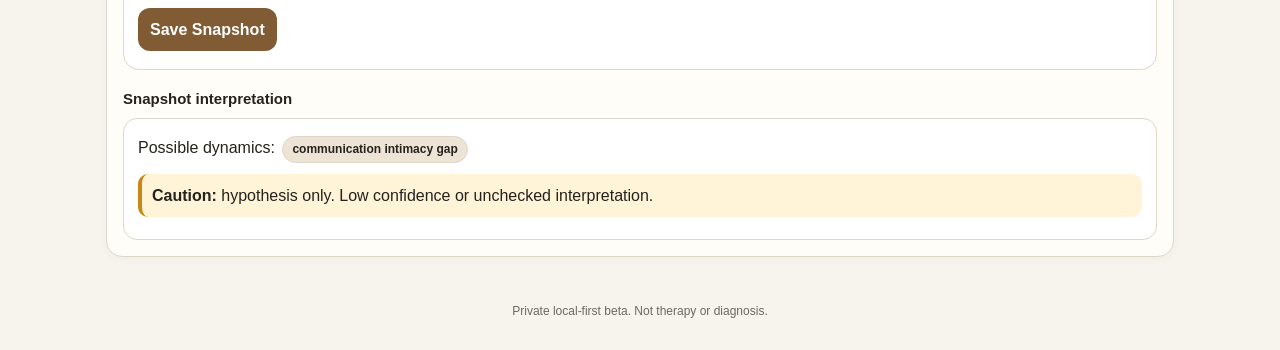
==== commit 63f7baf4: "Redesign app around translation loops and repair" ====
--- a/relationship-intelligence-pwa/index.html
+++ b/relationship-intelligence-pwa/index.html
@@ -1,10 +1,10 @@
 <!doctype html><html lang="en"><head>
 <meta charset="utf-8"><meta name="viewport" content="width=device-width, initial-scale=1">
-<title>Relationship Intelligence v2.8</title>
+<title>Relationship Intelligence v3.0.0</title>
 <link rel="manifest" href="manifest.json"><link rel="stylesheet" href="styles.css">
 <meta name="theme-color" content="#815b33"></head>
 <body>
-<header><h1>Relationship Intelligence <span>v2.8</span></h1>
+<header><h1>Relationship Intelligence <span>v3.0.0</span></h1>
 <div class="sub">Relational Dynamics Engine: trajectory, repair, reciprocity, embeddedness, loops, archetypes, and vector alignment.</div>
 <div id="status">Loading app…</div></header>
 <nav class="tabs"><button id="tabSnapshot" class="tab active">Snapshot</button><button id="tabCards" class="tab">Cards</button><button id="tabDashboard" class="tab">Dashboard</button><button id="tabEcosystem" class="tab">Ecosystem</button><button id="tabPerson" class="tab">Card Detail</button><button id="tabMe" class="tab">Self</button><button id="tabDiagnostics" class="tab">Diagnostics</button></nav>
@@ -168,6 +168,17 @@
 <h3>Marriage / long-term system readout</h3><div id="marriageSystemOutput" class="analysisBox"></div>
 <h3>Meaning Translation Analysis</h3>
 <div id="translationOutput" class="analysisBox"></div><h3>What this is based on</h3><div id="translationSourcesOutput" class="analysisBox"></div>
+
+<h3>Miscommunication repair builder</h3>
+<div class="guide"><b>Purpose:</b> turn a conflict into he-said/she-heard meaning, unmet need, and a concrete response. This is the core repair tool.</div>
+<div id="v3ConversationModule" class="conversationModule">
+  <label>What one person said or did</label>
+  <textarea id="v3SaidInput" placeholder="Example: He said, 'You never appreciate what I do.'"></textarea>
+  <label>What the other person heard / felt</label>
+  <textarea id="v3HeardInput" placeholder="Example: She heard, 'You want praise for basic chores.'"></textarea>
+  <button id="v3BuildRepairBtn" type="button">Build repair response</button>
+  <div id="v3ConversationOutput" class="analysisBox"></div>
+</div>
 <h3>Meaning translation map</h3><div id="translationMapOutput" class="translationMap"></div><div class="translationCanvasWrap hidden"><canvas id="translationCanvas" width="760" height="360"></canvas></div>
 <h3>Friction domain heatmap</h3><div id="frictionHeatmap" class="heatmap"></div>
 <h3>Repair language suggestions</h3><div id="repairLanguageOutput" class="analysisBox"></div>
--- a/relationship-intelligence-pwa/styles.css
+++ b/relationship-intelligence-pwa/styles.css
@@ -271,3 +271,34 @@
 .summaryPill{display:inline-block;background:var(--accent2);border:1px solid var(--line);border-radius:999px;padding:4px 9px;font-size:12px;font-weight:700}
 .sourceMini{font-size:13px;line-height:1.4}
 .sourceMini ul{margin:6px 0 0 18px;padding:0}
+
+/* v3.0.0 visual architecture */
+.v3Hub{background:linear-gradient(180deg,#fff,#fbf7ef);border:1px solid var(--line);border-radius:22px;padding:16px;margin:12px 0;box-shadow:0 8px 24px rgba(70,50,30,.08)}
+.v3HubHeader{display:flex;justify-content:space-between;gap:12px;align-items:flex-start;border-bottom:1px solid var(--line);padding-bottom:10px;margin-bottom:12px}
+.v3HubHeader h3{margin:0;font-size:22px}
+.v3SourceStrip{display:flex;flex-wrap:wrap;gap:8px;margin:10px 0}
+.v3SourcePill{display:inline-block;background:var(--accent2);border:1px solid var(--line);border-radius:999px;padding:6px 10px;font-size:12px;font-weight:800}
+.v3Grid{display:grid;grid-template-columns:1fr;gap:12px}
+@media(min-width:900px){.v3Grid{grid-template-columns:1.15fr .85fr}.v3Panel.wide{grid-column:span 1}}
+.v3Panel{background:#fff;border:1px solid var(--line);border-radius:18px;padding:14px}
+.v3Panel h3{margin-top:0}
+.loopGraphic{display:grid;gap:8px}
+.loopNode{background:#fbf7ef;border:1px solid var(--line);border-radius:14px;padding:10px;position:relative}
+.loopNode b{display:block;margin-bottom:4px}
+.loopArrow{text-align:center;font-weight:900;color:var(--accent);font-size:20px;line-height:1}
+.breakPoint{border-left:5px solid #4d7a52;background:#f4fbf4}
+.warningPoint{border-left:5px solid #c98716}
+.dangerPoint{border-left:5px solid #9e3b31}
+.strategyGrid{display:grid;gap:10px}
+.strategyCard{background:#fbf7ef;border:1px solid var(--line);border-radius:14px;padding:10px}
+.strategyCard b{display:block;margin-bottom:4px}
+.scriptBox{background:#fff;border:1px solid var(--line);border-radius:12px;padding:10px;margin-top:8px}
+.scriptBox code{white-space:normal;font-family:inherit}
+.conversationModule{background:#fff;border:1px solid var(--line);border-radius:16px;padding:12px;margin:10px 0}
+.collapsibleSection{border:1px solid var(--line);border-radius:16px;margin:10px 0;overflow:hidden;background:#fff}
+.collapsibleSection>h3{margin:0;padding:12px 42px 12px 12px;background:#fbf7ef;position:relative;cursor:pointer}
+.collapsibleSection>h3:after{content:'▾';position:absolute;right:14px;top:12px;color:var(--accent);font-weight:900}
+.collapsibleSection.collapsed>h3:after{content:'▸'}
+.collapsibleSection.collapsed>*:not(h3){display:none!important}
+#v3AdmirationCanvas{width:100%;max-width:520px;background:#fff;border-radius:12px}
+.v3ModeBadge{display:inline-block;border-radius:999px;border:1px solid var(--line);background:var(--accent2);padding:4px 9px;font-size:12px;font-weight:800;margin:2px}
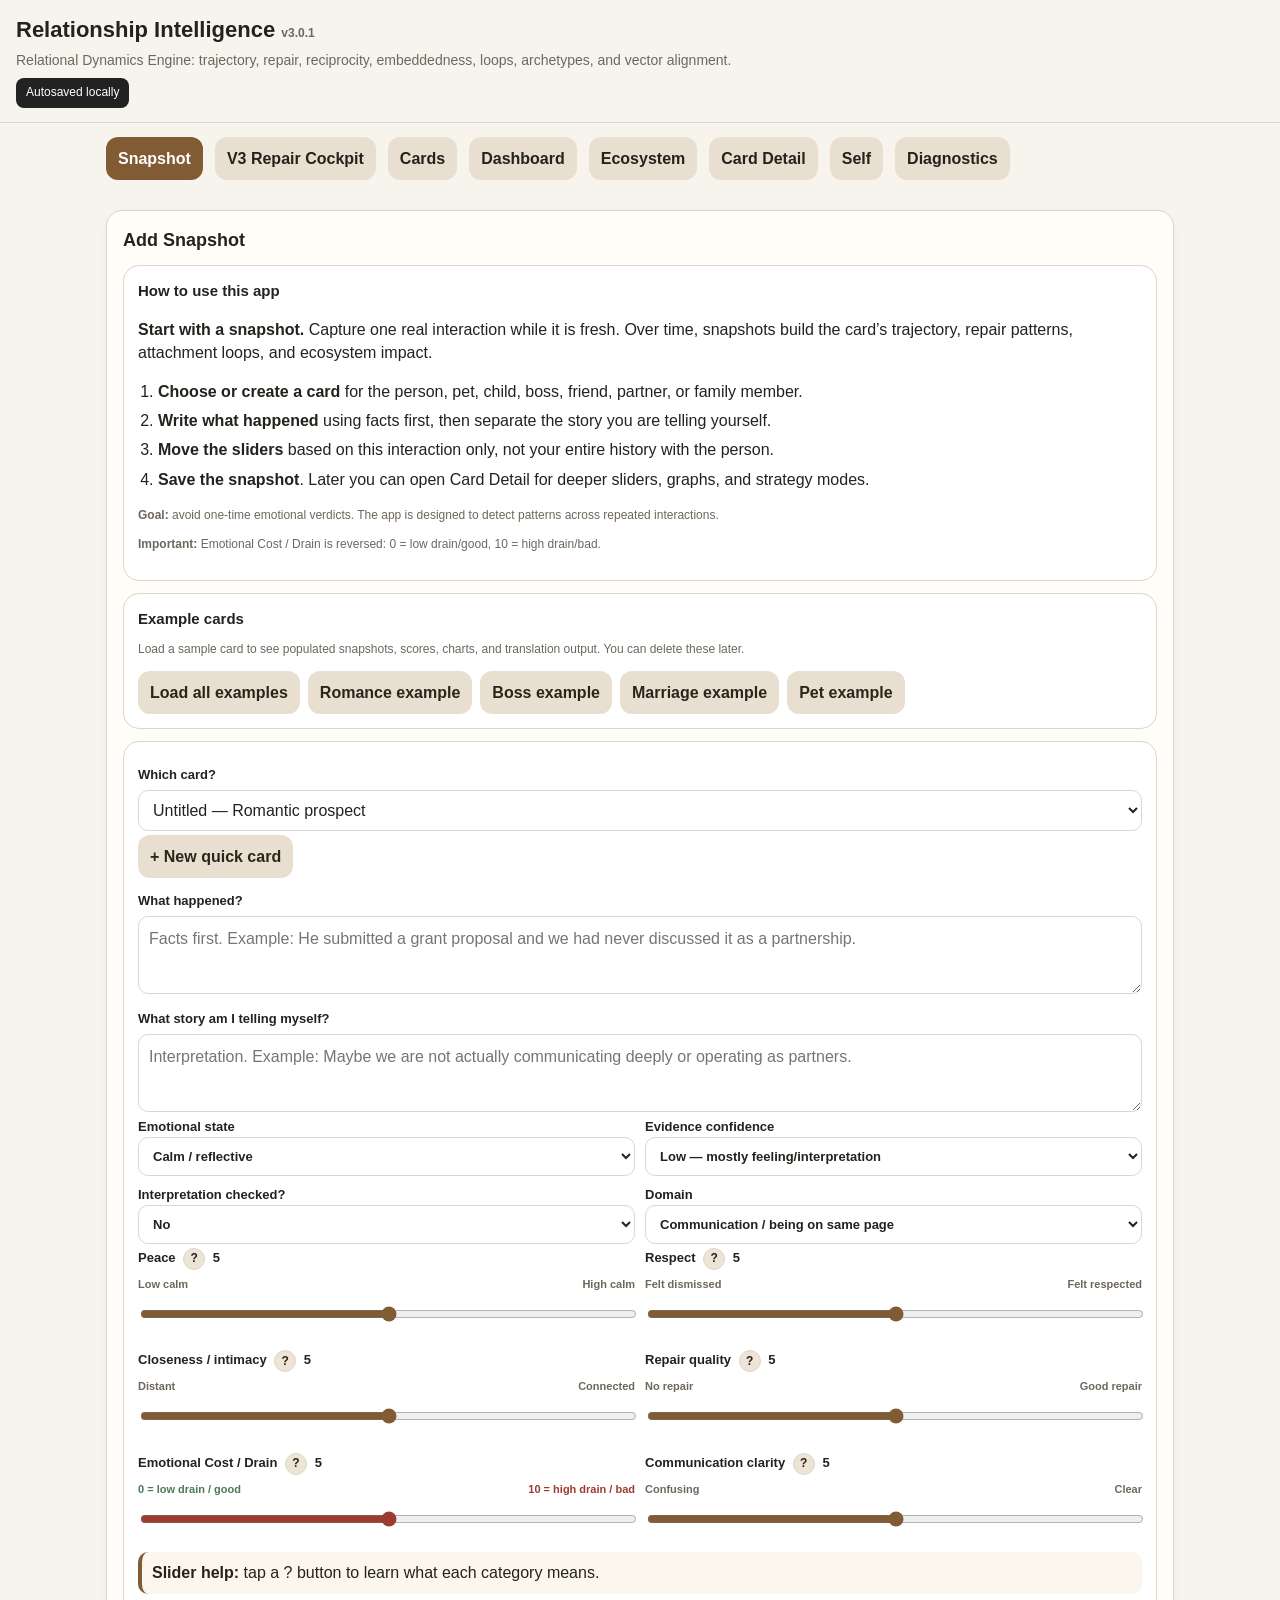
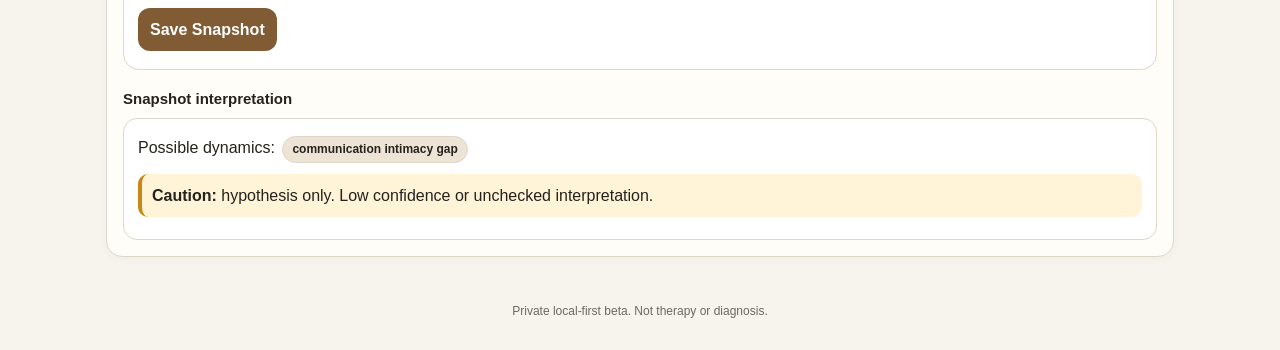
==== commit 62e05449: "Expose V3 repair cockpit" ====
--- a/relationship-intelligence-pwa/index.html
+++ b/relationship-intelligence-pwa/index.html
@@ -1,13 +1,13 @@
 <!doctype html><html lang="en"><head>
 <meta charset="utf-8"><meta name="viewport" content="width=device-width, initial-scale=1">
-<title>Relationship Intelligence v3.0.0</title>
+<title>Relationship Intelligence v3.0.1</title>
 <link rel="manifest" href="manifest.json"><link rel="stylesheet" href="styles.css">
 <meta name="theme-color" content="#815b33"></head>
 <body>
-<header><h1>Relationship Intelligence <span>v3.0.0</span></h1>
+<header><h1>Relationship Intelligence <span>v3.0.1</span></h1>
 <div class="sub">Relational Dynamics Engine: trajectory, repair, reciprocity, embeddedness, loops, archetypes, and vector alignment.</div>
 <div id="status">Loading app…</div></header>
-<nav class="tabs"><button id="tabSnapshot" class="tab active">Snapshot</button><button id="tabCards" class="tab">Cards</button><button id="tabDashboard" class="tab">Dashboard</button><button id="tabEcosystem" class="tab">Ecosystem</button><button id="tabPerson" class="tab">Card Detail</button><button id="tabMe" class="tab">Self</button><button id="tabDiagnostics" class="tab">Diagnostics</button></nav>
+<nav class="tabs"><button id="tabSnapshot" class="tab active">Snapshot</button><button id="tabRepairCockpit" class="tab">V3 Repair Cockpit</button><button id="tabCards" class="tab">Cards</button><button id="tabDashboard" class="tab">Dashboard</button><button id="tabEcosystem" class="tab">Ecosystem</button><button id="tabPerson" class="tab">Card Detail</button><button id="tabMe" class="tab">Self</button><button id="tabDiagnostics" class="tab">Diagnostics</button></nav>
 
 
 <main id="snapshotView" class="single">
@@ -228,4 +228,49 @@
 </section>
 </main>
 
+
+<main id="repairCockpitView" class="single hidden">
+<section>
+<h2>V3 Repair Cockpit</h2>
+<div class="guide"><b>New v3 direction:</b> this page is the visual repair-first interface. It helps translate miscommunications, identify the threatened need, and generate a response strategy.</div>
+
+<div class="detailSwitcher">
+<label>Choose card</label>
+<select id="repairCockpitProfileSelect"></select>
+</div>
+
+<div id="repairCockpitSourceStrip" class="v3SourceStrip"></div>
+
+<div class="v3Grid">
+  <div class="v3Panel wide">
+    <h3>Translation loop</h3>
+    <p class="small">Event → story → threatened need → reaction → partner interpretation → escalation or repair.</p>
+    <div id="repairCockpitLoop" class="loopGraphic"></div>
+  </div>
+
+  <div class="v3Panel">
+    <h3>Admiration symmetry</h3>
+    <p class="small">Shows whether admiration, effort, and appreciation are flowing both ways.</p>
+    <canvas id="repairCockpitAdmirationCanvas" width="520" height="360"></canvas>
+    <div id="repairCockpitAdmirationText" class="small"></div>
+  </div>
+
+  <div class="v3Panel wide">
+    <h3>He said / she heard repair builder</h3>
+    <label>What one person said or did</label>
+    <textarea id="repairCockpitSaidInput" placeholder="Example: He said, 'You never appreciate what I do.'"></textarea>
+    <label>What the other person heard / felt</label>
+    <textarea id="repairCockpitHeardInput" placeholder="Example: She heard, 'You want praise for basic chores.'"></textarea>
+    <button id="repairCockpitBuildBtn" type="button">Build repair response</button>
+    <div id="repairCockpitConversationOutput" class="analysisBox"></div>
+  </div>
+
+  <div class="v3Panel wide">
+    <h3>Response strategy</h3>
+    <div id="repairCockpitStrategy"></div>
+  </div>
+</div>
+</section>
+</main>
+
 <script src="app.js"></script></body></html>
--- a/relationship-intelligence-pwa/styles.css
+++ b/relationship-intelligence-pwa/styles.css
@@ -302,3 +302,24 @@
 .collapsibleSection.collapsed>*:not(h3){display:none!important}
 #v3AdmirationCanvas{width:100%;max-width:520px;background:#fff;border-radius:12px}
 .v3ModeBadge{display:inline-block;border-radius:999px;border:1px solid var(--line);background:var(--accent2);padding:4px 9px;font-size:12px;font-weight:800;margin:2px}
+
+/* v3.0.1 forced visible repair cockpit */
+.v3SourceStrip{display:flex;flex-wrap:wrap;gap:8px;margin:10px 0}
+.v3SourcePill{display:inline-block;background:var(--accent2);border:1px solid var(--line);border-radius:999px;padding:6px 10px;font-size:12px;font-weight:800}
+.v3Grid{display:grid;grid-template-columns:1fr;gap:12px}
+@media(min-width:900px){.v3Grid{grid-template-columns:1.15fr .85fr}.v3Panel.wide{grid-column:span 1}}
+.v3Panel{background:#fff;border:1px solid var(--line);border-radius:18px;padding:14px}
+.v3Panel h3{margin-top:0}
+.loopGraphic{display:grid;gap:8px}
+.loopNode{background:#fbf7ef;border:1px solid var(--line);border-radius:14px;padding:10px;position:relative}
+.loopNode b{display:block;margin-bottom:4px}
+.loopArrow{text-align:center;font-weight:900;color:var(--accent);font-size:20px;line-height:1}
+.breakPoint{border-left:5px solid #4d7a52;background:#f4fbf4}
+.warningPoint{border-left:5px solid #c98716}
+.dangerPoint{border-left:5px solid #9e3b31}
+.strategyGrid{display:grid;gap:10px}
+.strategyCard{background:#fbf7ef;border:1px solid var(--line);border-radius:14px;padding:10px}
+.strategyCard b{display:block;margin-bottom:4px}
+.scriptBox{background:#fff;border:1px solid var(--line);border-radius:12px;padding:10px;margin-top:8px}
+.v3ModeBadge{display:inline-block;border-radius:999px;border:1px solid var(--line);background:var(--accent2);padding:4px 9px;font-size:12px;font-weight:800;margin:2px}
+#repairCockpitAdmirationCanvas{width:100%;max-width:520px;background:#fff;border-radius:12px}
